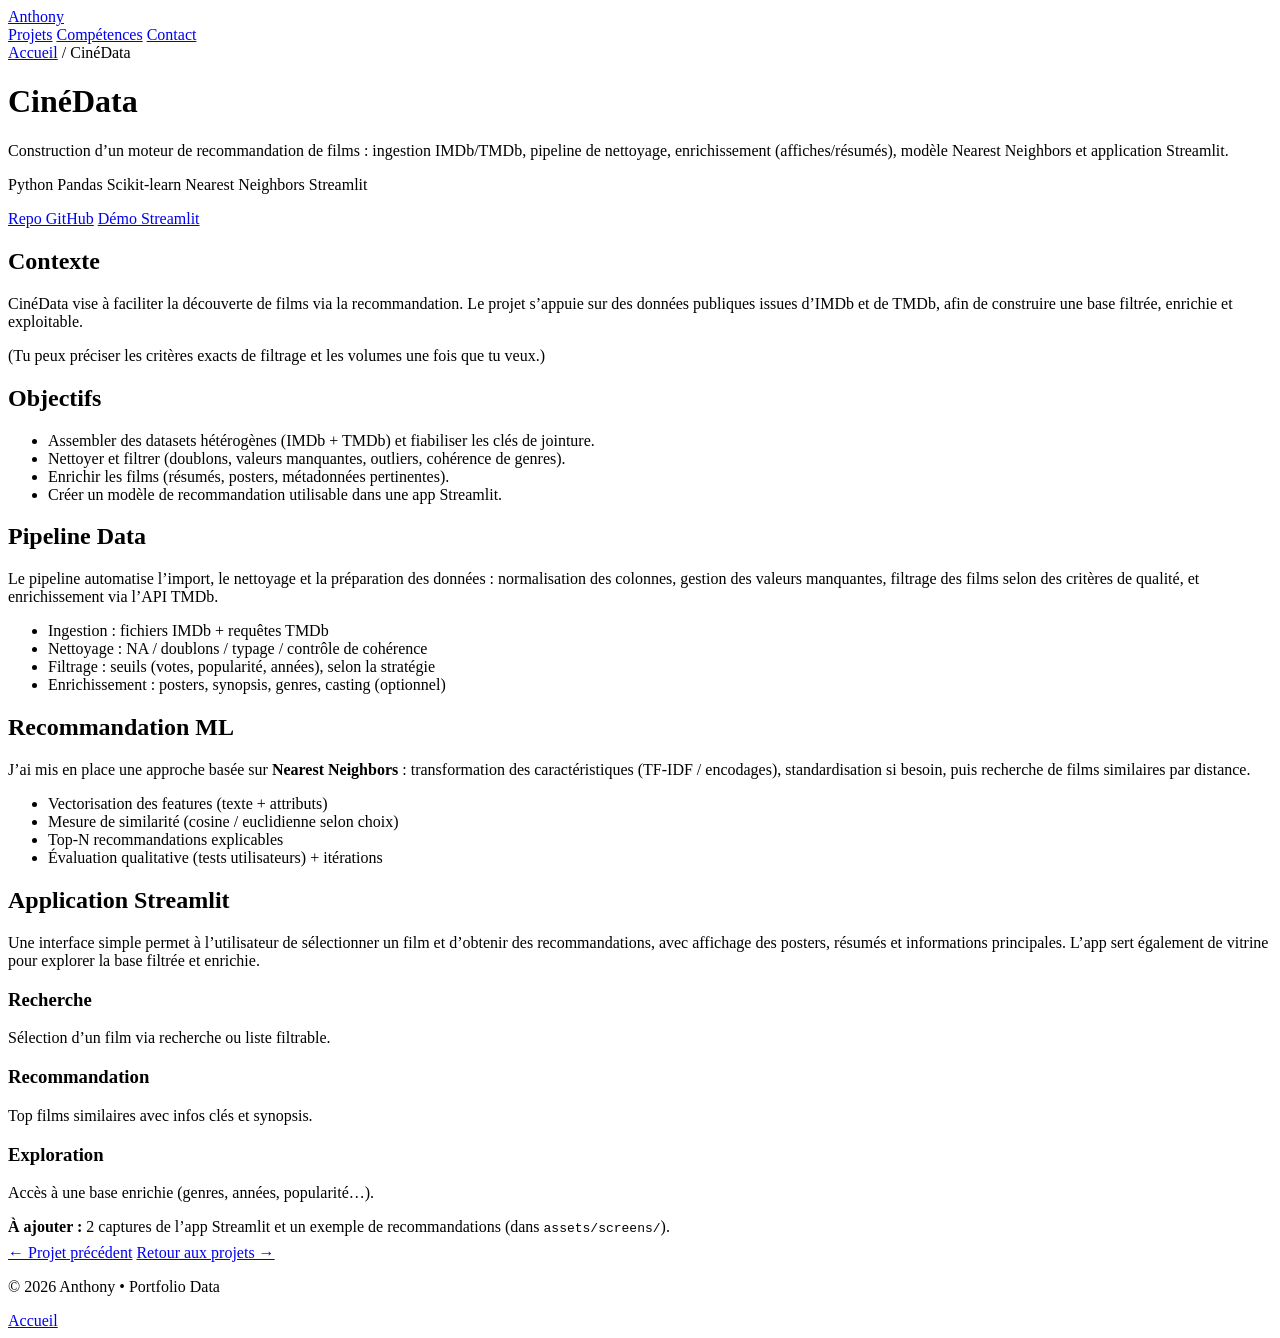
==== cinedata.html @ d3d02545 "Create cinedata.html" ====
<!doctype html>
<html lang="fr">
<head>
  <meta charset="utf-8" />
  <meta name="viewport" content="width=device-width, initial-scale=1" />
  <title>CinéData — Projet | Anthony</title>
  <meta name="description" content="Projet CinéData : pipeline IMDb/TMDb, nettoyage, enrichissement, recommandation Nearest Neighbors, app Streamlit." />
  <link rel="stylesheet" href="styles.css" />
</head>

<body>
  <header class="site-header">
    <div class="container header-inner">
      <a class="brand" href="index.html">
        <span class="brand-dot" aria-hidden="true"></span>
        <span class="brand-text">Anthony</span>
      </a>

      <nav class="nav">
        <a href="index.html#projects">Projets</a>
        <a href="index.html#skills">Compétences</a>
        <a class="btn btn-sm" href="index.html#contact">Contact</a>
      </nav>
    </div>
  </header>

  <main class="section">
    <div class="container">
      <div class="breadcrumbs">
        <a class="link" href="index.html">Accueil</a> <span class="sep">/</span> CinéData
      </div>

      <div class="project-hero">
        <div>
          <h1>CinéData</h1>
          <p class="lead">
            Construction d’un moteur de recommandation de films : ingestion IMDb/TMDb, pipeline de nettoyage,
            enrichissement (affiches/résumés), modèle Nearest Neighbors et application Streamlit.
          </p>

          <div class="chips">
            <span class="chip">Python</span>
            <span class="chip">Pandas</span>
            <span class="chip">Scikit-learn</span>
            <span class="chip">Nearest Neighbors</span>
            <span class="chip">Streamlit</span>
          </div>

          <div class="row" style="margin-top: 16px;">
            <a class="btn btn-sm" href="#" target="_blank" rel="noopener">Repo GitHub</a>
            <a class="btn btn-sm btn-ghost" href="#" target="_blank" rel="noopener">Démo Streamlit</a>
          </div>
        </div>

        <div class="project-cover placeholder" aria-label="Visuel CinéData"></div>
      </div>

      <div class="grid-2" style="margin-top: 18px;">
        <div class="card">
          <div class="card-body">
            <h2>Contexte</h2>
            <p>
              CinéData vise à faciliter la découverte de films via la recommandation. Le projet s’appuie sur des
              données publiques issues d’IMDb et de TMDb, afin de construire une base filtrée, enrichie et exploitable.
            </p>
            <p class="muted small">
              (Tu peux préciser les critères exacts de filtrage et les volumes une fois que tu veux.)
            </p>
          </div>
        </div>

        <div class="card">
          <div class="card-body">
            <h2>Objectifs</h2>
            <ul class="bullets">
              <li>Assembler des datasets hétérogènes (IMDb + TMDb) et fiabiliser les clés de jointure.</li>
              <li>Nettoyer et filtrer (doublons, valeurs manquantes, outliers, cohérence de genres).</li>
              <li>Enrichir les films (résumés, posters, métadonnées pertinentes).</li>
              <li>Créer un modèle de recommandation utilisable dans une app Streamlit.</li>
            </ul>
          </div>
        </div>
      </div>

      <section class="section" style="padding-left:0;padding-right:0;">
        <div class="grid-2">
          <div class="card">
            <div class="card-body">
              <h2>Pipeline Data</h2>
              <p>
                Le pipeline automatise l’import, le nettoyage et la préparation des données :
                normalisation des colonnes, gestion des valeurs manquantes, filtrage des films selon des critères
                de qualité, et enrichissement via l’API TMDb.
              </p>
              <ul class="bullets">
                <li>Ingestion : fichiers IMDb + requêtes TMDb</li>
                <li>Nettoyage : NA / doublons / typage / contrôle de cohérence</li>
                <li>Filtrage : seuils (votes, popularité, années), selon la stratégie</li>
                <li>Enrichissement : posters, synopsis, genres, casting (optionnel)</li>
              </ul>
            </div>
          </div>

          <div class="card">
            <div class="card-body">
              <h2>Recommandation ML</h2>
              <p>
                J’ai mis en place une approche basée sur <strong>Nearest Neighbors</strong> :
                transformation des caractéristiques (TF-IDF / encodages), standardisation si besoin,
                puis recherche de films similaires par distance.
              </p>
              <ul class="bullets">
                <li>Vectorisation des features (texte + attributs)</li>
                <li>Mesure de similarité (cosine / euclidienne selon choix)</li>
                <li>Top-N recommandations explicables</li>
                <li>Évaluation qualitative (tests utilisateurs) + itérations</li>
              </ul>
            </div>
          </div>
        </div>

        <div class="card" style="margin-top:14px;">
          <div class="card-body">
            <h2>Application Streamlit</h2>
            <p>
              Une interface simple permet à l’utilisateur de sélectionner un film et d’obtenir des recommandations,
              avec affichage des posters, résumés et informations principales. L’app sert également de vitrine
              pour explorer la base filtrée et enrichie.
            </p>

            <div class="grid-3">
              <div class="mini">
                <h3>Recherche</h3>
                <p class="muted">Sélection d’un film via recherche ou liste filtrable.</p>
              </div>
              <div class="mini">
                <h3>Recommandation</h3>
                <p class="muted">Top films similaires avec infos clés et synopsis.</p>
              </div>
              <div class="mini">
                <h3>Exploration</h3>
                <p class="muted">Accès à une base enrichie (genres, années, popularité…).</p>
              </div>
            </div>
          </div>
        </div>

        <div class="callout">
          <strong>À ajouter :</strong> 2 captures de l’app Streamlit et un exemple de recommandations (dans <code>assets/screens/</code>).
        </div>
      </section>

      <div class="row" style="margin-top: 8px;">
        <a class="btn btn-ghost" href="toys-and-models.html">← Projet précédent</a>
        <a class="btn" href="index.html#projects">Retour aux projets →</a>
      </div>
    </div>
  </main>

  <footer class="footer">
    <div class="container footer-inner">
      <p class="muted small">© <span id="year"></span> Anthony • Portfolio Data</p>
      <a class="link small" href="index.html">Accueil</a>
    </div>
  </footer>

  <script>
    document.getElementById("year").textContent = new Date().getFullYear();
  </script>
</body>
</html>
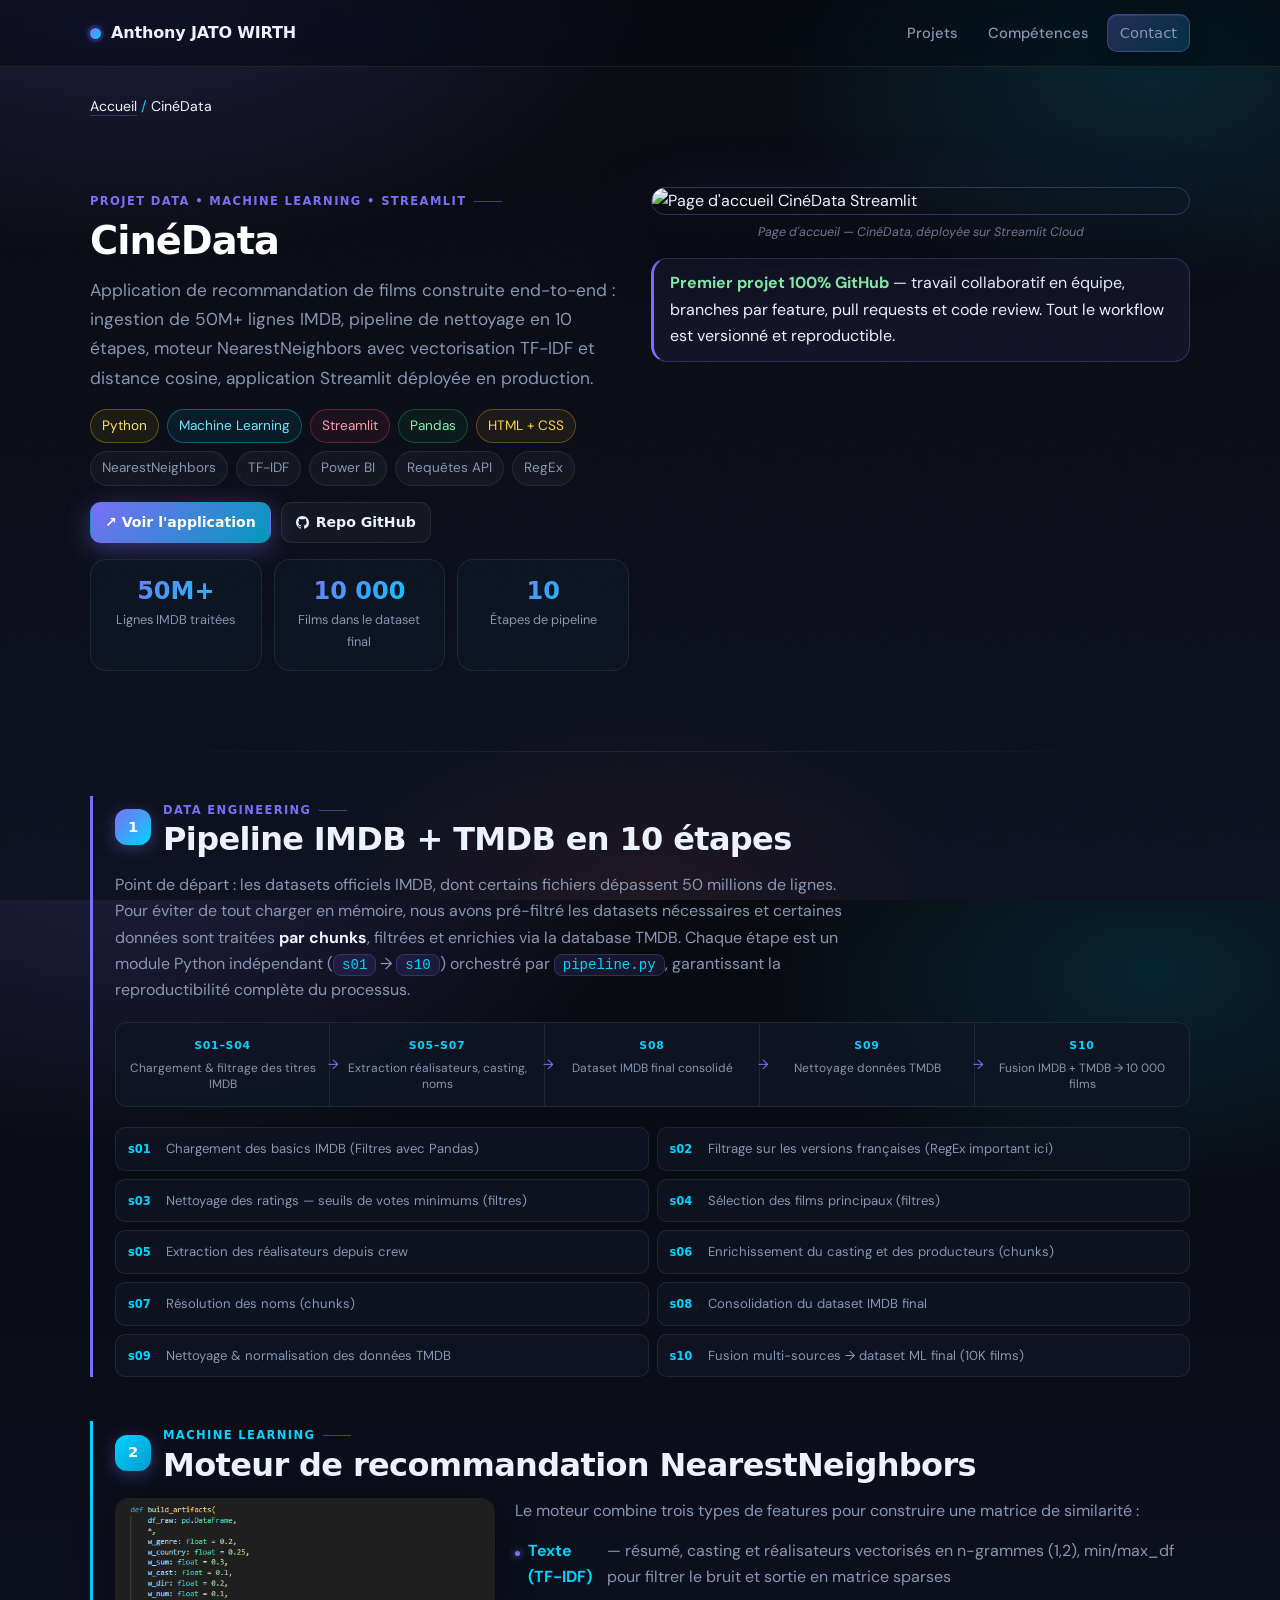
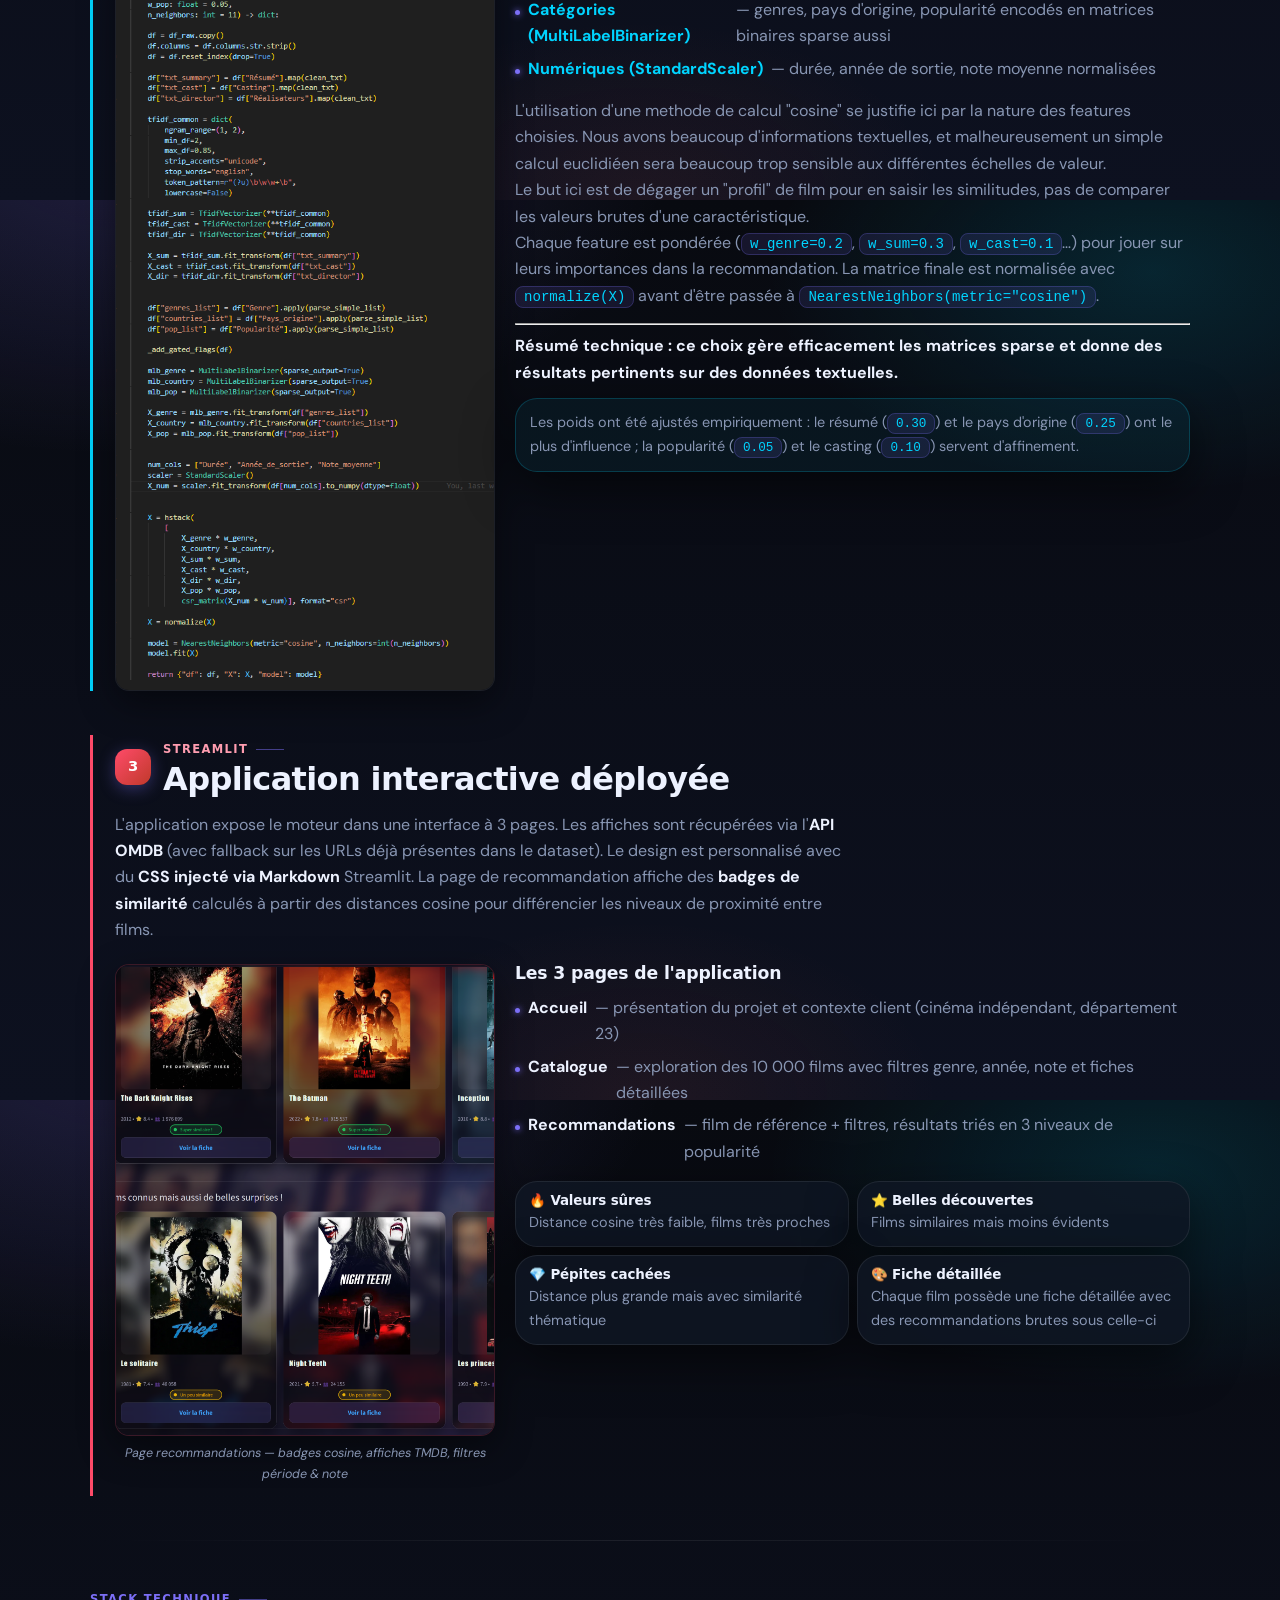
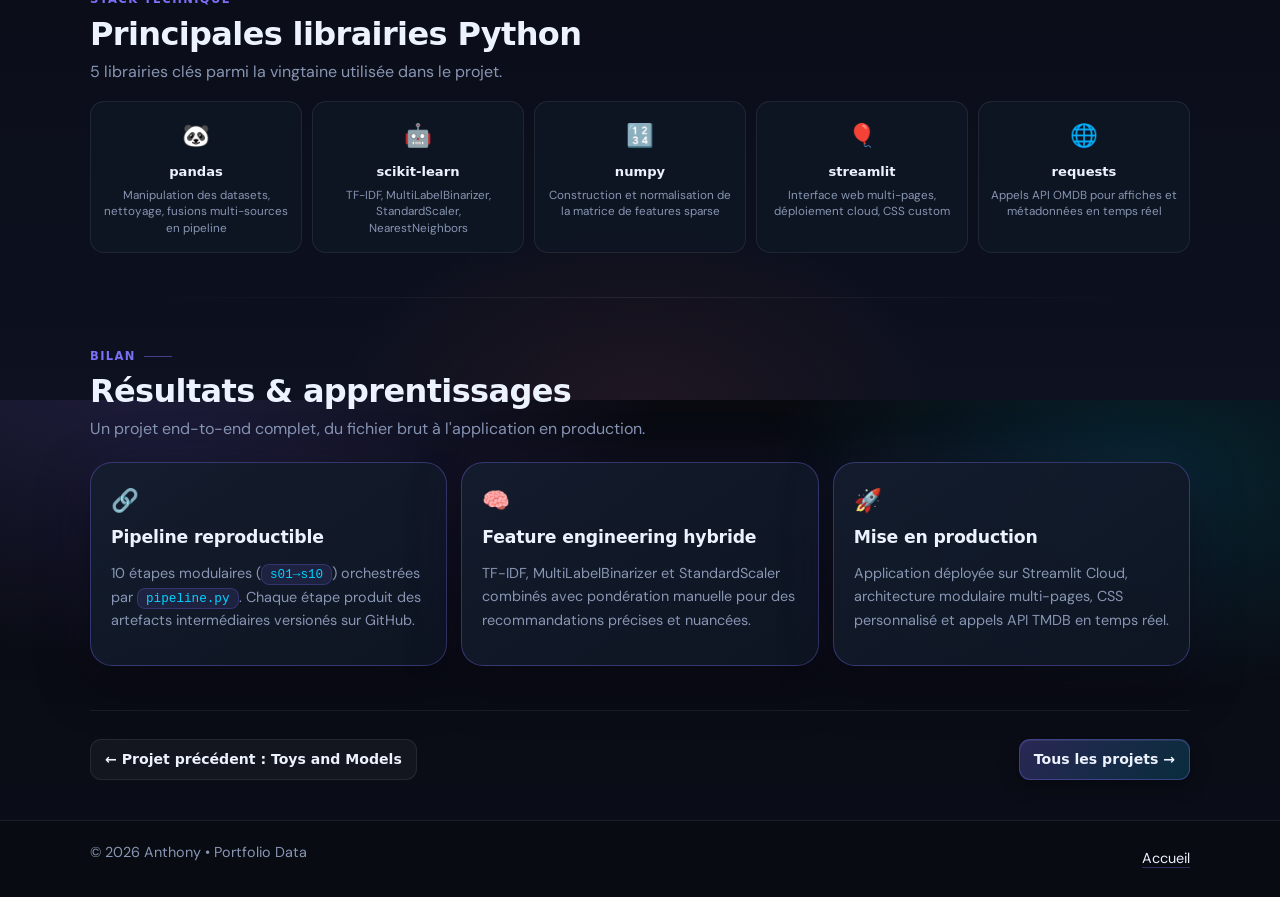
==== commit 0e695ca2: "update everything" ====
--- a/cinedata.html
+++ b/cinedata.html
@@ -4,18 +4,159 @@
   <meta charset="utf-8" />
   <meta name="viewport" content="width=device-width, initial-scale=1" />
   <title>CinéData — Projet | Anthony</title>
-  <meta name="description" content="Projet CinéData : pipeline IMDb/TMDb, nettoyage, enrichissement, recommandation Nearest Neighbors, app Streamlit." />
+  <meta name="description" content="CinéData : application Streamlit de recommandation de films, pipeline IMDB/TMDB, NearestNeighbors, TF-IDF." />
   <link rel="stylesheet" href="styles.css" />
+  <style>
+
+    .proj-hero { padding: 52px 0 36px; }
+    .proj-hero-inner {
+      display: grid; grid-template-columns: 1fr 1fr;
+      gap: 22px; align-items: start;
+    }
+    @media (max-width: 860px) { .proj-hero-inner { grid-template-columns: 1fr; } }
+
+    .cover-wrap {
+      border-radius: 20px; overflow: hidden;
+      border: 1px solid var(--border-hi);
+      box-shadow: 0 24px 60px rgba(0,0,0,.55), 0 0 60px rgba(124,111,247,.12);
+      position: relative;
+    }
+    .cover-wrap img { width: 100%; display: block; }
+    .cover-badge {
+      position: absolute; top: 14px; right: 14px;
+      background: rgba(8,10,16,.82); border: 1px solid var(--border-hi);
+      backdrop-filter: blur(8px); padding: 5px 12px; border-radius: 999px;
+      font-size: .75rem; font-weight: 700; color: var(--accent2);
+      font-family: var(--font-display); letter-spacing: .06em; text-transform: uppercase;
+    }
+
+    .step-number {
+      display: inline-flex; align-items: center; justify-content: center;
+      width: 36px; height: 36px; border-radius: 12px;
+      background: linear-gradient(135deg, var(--accent), var(--accent2));
+      color: #fff; font-weight: 800; font-size: .92rem;
+      font-family: var(--font-display); flex-shrink: 0;
+      box-shadow: 0 4px 16px rgba(124,111,247,.35);
+    }
+
+    .img-frame {
+      border-radius: 14px; overflow: hidden;
+      border: 1px solid var(--border); background: #0a0d16;
+      box-shadow: 0 12px 36px rgba(0,0,0,.45);
+      transition: transform .3s, box-shadow .3s;
+    }
+    .img-frame:hover {
+      transform: translateY(-3px);
+      box-shadow: 0 20px 50px rgba(0,0,0,.55), 0 0 30px rgba(124,111,247,.12);
+    }
+    .img-frame img { width: 100%; display: block; }
+    .img-caption {
+      font-size: .78rem; color: var(--muted);
+      text-align: center; margin-top: 7px; font-style: italic;
+    }
+
+    .phase-block {
+      border-left: 3px solid var(--accent);
+      padding-left: 22px; margin-bottom: 44px;
+    }
+    .phase-title { display: flex; align-items: center; gap: 12px; margin-bottom: 14px; }
+
+    .img-inline {
+      display: grid; grid-template-columns: 380px 1fr;
+      gap: 20px; align-items: start; margin-bottom: 16px;
+    }
+    @media (max-width: 760px) { .img-inline { grid-template-columns: 1fr; } }
+
+    /* Pipeline */
+    .pipeline {
+      display: grid; grid-template-columns: repeat(5, 1fr);
+      gap: 0; margin: 18px 0 20px;
+    }
+    @media (max-width: 760px) { .pipeline { grid-template-columns: 1fr; } }
+    .pipe-step {
+      background: rgba(15,22,36,.85);
+      border: 1px solid var(--border);
+      padding: 14px 10px; text-align: center; position: relative;
+    }
+    .pipe-step:first-child { border-radius: 12px 0 0 12px; }
+    .pipe-step:last-child  { border-radius: 0 12px 12px 0; }
+    .pipe-step + .pipe-step { border-left: none; }
+    .pipe-step:not(:last-child)::after {
+      content: '→'; position: absolute; right: -10px; top: 50%;
+      transform: translateY(-50%); color: var(--accent); font-size: .85rem; z-index: 2;
+    }
+    .pipe-label {
+      font-size: .68rem; font-weight: 700; letter-spacing: .07em;
+      text-transform: uppercase; color: var(--accent2);
+      font-family: var(--font-display); margin-bottom: 5px;
+    }
+    .pipe-desc { font-size: .75rem; color: var(--muted); line-height: 1.35; }
+
+    /* Steps list */
+    .steps-list {
+      display: grid; grid-template-columns: repeat(2, 1fr); gap: 8px; margin: 14px 0;
+    }
+    @media (max-width: 720px) { .steps-list { grid-template-columns: 1fr; } }
+    .step-item {
+      display: flex; align-items: baseline; gap: 10px;
+      background: rgba(15,22,36,.7); border: 1px solid var(--border);
+      border-radius: 10px; padding: 10px 12px; font-size: .82rem;
+    }
+    .step-num {
+      font-family: var(--font-display); font-weight: 800;
+      font-size: .72rem; color: var(--accent2); flex-shrink: 0; min-width: 28px;
+    }
+    .step-txt { color: var(--muted); }
+
+    /* Librairies */
+    .lib-grid {
+      display: grid; grid-template-columns: repeat(5, 1fr);
+      gap: 10px; margin-top: 16px;
+    }
+    @media (max-width: 860px) { .lib-grid { grid-template-columns: repeat(2, 1fr); } }
+    .lib-card {
+      background: rgba(15,22,36,.85); border: 1px solid var(--border);
+      border-radius: 14px; padding: 16px 12px; text-align: center;
+      transition: border-color .2s, transform .2s;
+    }
+    .lib-card:hover { border-color: rgba(124,111,247,.3); transform: translateY(-2px); }
+    .lib-icon { font-size: 1.4rem; margin-bottom: 6px; }
+    .lib-name { font-size: .82rem; font-weight: 700; font-family: var(--font-display); color: var(--text); margin-bottom: 4px; }
+    .lib-desc { font-size: .73rem; color: var(--muted); line-height: 1.4; }
+
+    /* KPIs */
+    .kpi-row { display: grid; grid-template-columns: repeat(3, 1fr); gap: 12px; margin-top: 14px; }
+    @media (max-width: 720px) { .kpi-row { grid-template-columns: 1fr; } }
+    .kpi-card { background: rgba(15,22,36,.85); border: 1px solid var(--border); border-radius: 16px; padding: 18px; text-align: center; }
+    .kpi-value {
+      font-size: 1.5rem; font-weight: 800; font-family: var(--font-display);
+      background: linear-gradient(135deg, var(--accent), var(--accent2));
+      -webkit-background-clip: text; -webkit-text-fill-color: transparent;
+      background-clip: text; line-height: 1.1; margin-bottom: 5px;
+    }
+    .kpi-label { font-size: .8rem; color: var(--muted); }
+
+    .tag-python { border-color: rgba(255,212,0,.3);  color: #ffe066; background: rgba(255,212,0,.07); }
+    .tag-ml     { border-color: rgba(0,212,255,.35);  color: #6ee7ff; background: rgba(0,212,255,.07); }
+    .tag-stream { border-color: rgba(255,75,105,.3);  color: #ff9db0; background: rgba(255,75,105,.07); }
+    .tag-git    { border-color: rgba(34,197,94,.3);   color: #86efac; background: rgba(34,197,94,.07); }
+    .tag-imdb   { border-color: rgba(251,191,36,.3);  color: #fcd34d; background: rgba(251,191,36,.07); }
+
+    .section-sep { height:1px; background: linear-gradient(90deg, transparent, var(--border), transparent); margin: 44px 0; }
+    .proj-nav {
+      display: flex; align-items: center; justify-content: space-between;
+      padding: 28px 0 40px; border-top: 1px solid var(--border); margin-top: 44px;
+    }
+  </style>
 </head>
-
 <body>
+
   <header class="site-header">
     <div class="container header-inner">
       <a class="brand" href="index.html">
         <span class="brand-dot" aria-hidden="true"></span>
-        <span class="brand-text">Anthony</span>
+        <span class="brand-text">Anthony JATO WIRTH</span>
       </a>
-
       <nav class="nav">
         <a href="index.html#projects">Projets</a>
         <a href="index.html#skills">Compétences</a>
@@ -24,136 +165,310 @@
     </div>
   </header>
 
-  <main class="section">
+  <main>
     <div class="container">
-      <div class="breadcrumbs">
-        <a class="link" href="index.html">Accueil</a> <span class="sep">/</span> CinéData
+
+      <div class="breadcrumbs" style="padding-top:28px;">
+        <a class="link" href="index.html">Accueil</a>
+        <span class="sep"> / </span>
+        <span style="color:var(--text);">CinéData</span>
       </div>
 
-      <div class="project-hero">
-        <div>
-          <h1>CinéData</h1>
-          <p class="lead">
-            Construction d’un moteur de recommandation de films : ingestion IMDb/TMDb, pipeline de nettoyage,
-            enrichissement (affiches/résumés), modèle Nearest Neighbors et application Streamlit.
+      <!-- HERO -->
+      <section class="proj-hero">
+        <div class="proj-hero-inner">
+          <div>
+            <div class="section-label">Projet Data • Machine Learning • Streamlit</div>
+            <h1 style="margin-bottom:14px;">CinéData</h1>
+            <p class="lead" style="margin-bottom:16px;">
+              Application de recommandation de films construite end-to-end : ingestion de 50M+ lignes IMDB,
+              pipeline de nettoyage en 10 étapes, moteur NearestNeighbors avec vectorisation TF-IDF
+              et distance cosine, application Streamlit déployée en production.
+            </p>
+
+            <div class="tags" style="margin-bottom:16px;">
+              <span class="tag tag-python">Python</span>
+              <span class="tag tag-ml">Machine Learning</span>
+              <span class="tag tag-stream">Streamlit</span>
+              <span class="tag tag-git">Pandas</span>
+              <span class="tag tag-imdb">HTML + CSS</span>
+              <span class="tag">NearestNeighbors</span>
+              <span class="tag">TF-IDF</span>
+              <span class="tag">Power BI</span>
+              <span class="tag">Requêtes API</span>
+              <span class="tag">RegEx</span>
+            </div>
+
+            <div style="display:flex;gap:10px;flex-wrap:wrap;margin-bottom:16px;">
+              <a class="btn btn-primary btn-sm" href="https://cinedata.streamlit.app/" target="_blank" rel="noopener">↗ Voir l'application</a>
+              <a class="btn btn-ghost btn-sm" href="https://github.com/anthjatowrth/cine_data" target="_blank" rel="noopener">
+                <svg width="13" height="13" viewBox="0 0 24 24" fill="currentColor"><path d="M12 0C5.37 0 0 5.37 0 12c0 5.31 3.435 9.795 8.205 11.385.6.105.825-.255.825-.57 0-.285-.015-1.23-.015-2.235-3.015.555-3.795-.735-4.035-1.41-.135-.345-.72-1.41-1.23-1.695-.42-.225-1.02-.78-.015-.795.945-.015 1.62.87 1.845 1.23 1.08 1.815 2.805 1.305 3.495.99.105-.78.42-1.305.765-1.605-2.67-.3-5.46-1.335-5.46-5.925 0-1.305.465-2.385 1.23-3.225-.12-.3-.54-1.53.12-3.18 0 0 1.005-.315 3.3 1.23.96-.27 1.98-.405 3-.405s2.04.135 3 .405c2.295-1.56 3.3-1.23 3.3-1.23.66 1.65.24 2.88.12 3.18.765.84 1.23 1.905 1.23 3.225 0 4.605-2.805 5.625-5.475 5.925.435.375.81 1.095.81 2.22 0 1.605-.015 2.895-.015 3.3 0 .315.225.69.825.57A12.02 12.02 0 0 0 24 12c0-6.63-5.37-12-12-12z"/></svg>
+                Repo GitHub
+              </a>
+            </div>
+
+            <div class="kpi-row">
+              <div class="kpi-card">
+                <div class="kpi-value">50M+</div>
+                <div class="kpi-label">Lignes IMDB traitées</div>
+              </div>
+              <div class="kpi-card">
+                <div class="kpi-value">10 000</div>
+                <div class="kpi-label">Films dans le dataset final</div>
+              </div>
+              <div class="kpi-card">
+                <div class="kpi-value">10</div>
+                <div class="kpi-label">Étapes de pipeline</div>
+              </div>
+            </div>
+          </div>
+
+          <div>
+            <div class="cover-wrap">
+              <img src="assets/cinedata.png" alt="Page d'accueil CinéData Streamlit" />
+            </div>
+            <p class="img-caption">Page d'accueil — CinéData, déployée sur Streamlit Cloud</p>
+            <div class="callout" style="padding:11px 16px;margin-bottom:14px;">
+              <strong style="color:#86efac;">Premier projet 100% GitHub</strong> — travail collaboratif en équipe,
+              branches par feature, pull requests et code review. Tout le workflow est versionné et reproductible.
+            </div>
+          </div>
+        </div>
+      </section>
+
+      <div class="section-sep"></div>
+
+      <section>
+
+        <!-- PHASE 1 — PIPELINE -->
+        <div class="phase-block">
+          <div class="phase-title">
+            <span class="step-number">1</span>
+            <div>
+              <div class="section-label" style="margin-bottom:2px;">Data Engineering</div>
+              <h2 style="margin:0;">Pipeline IMDB + TMDB en 10 étapes</h2>
+            </div>
+          </div>
+
+          <p class="muted" style="max-width:68ch;margin-bottom:18px;">
+            Point de départ : les datasets officiels IMDB, dont certains fichiers dépassent 50 millions de lignes.
+            Pour éviter de tout charger en mémoire, nous avons pré-filtré les datasets nécessaires et certaines données sont traitées <strong style="color:var(--text);">par chunks</strong>,
+            filtrées et enrichies via la database TMDB. Chaque étape est un module Python indépendant
+            (<code>s01</code> → <code>s10</code>) orchestré par <code>pipeline.py</code>,
+            garantissant la reproductibilité complète du processus.
           </p>
 
-          <div class="chips">
-            <span class="chip">Python</span>
-            <span class="chip">Pandas</span>
-            <span class="chip">Scikit-learn</span>
-            <span class="chip">Nearest Neighbors</span>
-            <span class="chip">Streamlit</span>
-          </div>
-
-          <div class="row" style="margin-top: 16px;">
-            <a class="btn btn-sm" href="#" target="_blank" rel="noopener">Repo GitHub</a>
-            <a class="btn btn-sm btn-ghost" href="#" target="_blank" rel="noopener">Démo Streamlit</a>
-          </div>
-        </div>
-
-        <div class="project-cover placeholder" aria-label="Visuel CinéData"></div>
+          <div class="pipeline">
+            <div class="pipe-step">
+              <div class="pipe-label">s01–s04</div>
+              <div class="pipe-desc">Chargement & filtrage des titres IMDB</div>
+            </div>
+            <div class="pipe-step">
+              <div class="pipe-label">s05–s07</div>
+              <div class="pipe-desc">Extraction réalisateurs, casting, noms</div>
+            </div>
+            <div class="pipe-step">
+              <div class="pipe-label">s08</div>
+              <div class="pipe-desc">Dataset IMDB final consolidé</div>
+            </div>
+            <div class="pipe-step">
+              <div class="pipe-label">s09</div>
+              <div class="pipe-desc">Nettoyage données TMDB</div>
+            </div>
+            <div class="pipe-step">
+              <div class="pipe-label">s10</div>
+              <div class="pipe-desc">Fusion IMDB + TMDB → 10 000 films</div>
+            </div>
+          </div>
+
+          <div class="steps-list">
+            <div class="step-item"><span class="step-num">s01</span><span class="step-txt">Chargement des basics IMDB (Filtres avec Pandas)</span></div>
+            <div class="step-item"><span class="step-num">s02</span><span class="step-txt">Filtrage sur les versions françaises (RegEx important ici) </span></div>
+            <div class="step-item"><span class="step-num">s03</span><span class="step-txt">Nettoyage des ratings — seuils de votes minimums (filtres)</span></div>
+            <div class="step-item"><span class="step-num">s04</span><span class="step-txt">Sélection des films principaux (filtres)</span></div>
+            <div class="step-item"><span class="step-num">s05</span><span class="step-txt">Extraction des réalisateurs depuis crew</span></div>
+            <div class="step-item"><span class="step-num">s06</span><span class="step-txt">Enrichissement du casting et des producteurs (chunks)</span></div>
+            <div class="step-item"><span class="step-num">s07</span><span class="step-txt">Résolution des noms (chunks)</span></div>
+            <div class="step-item"><span class="step-num">s08</span><span class="step-txt">Consolidation du dataset IMDB final</span></div>
+            <div class="step-item"><span class="step-num">s09</span><span class="step-txt">Nettoyage & normalisation des données TMDB</span></div>
+            <div class="step-item"><span class="step-num">s10</span><span class="step-txt">Fusion multi-sources → dataset ML final (10K films)</span></div>
+          </div>
+        </div>
+
+        <!-- PHASE 2 — ML -->
+        <div class="phase-block" style="border-left-color:var(--accent2);">
+          <div class="phase-title">
+            <span class="step-number" style="background:linear-gradient(135deg,var(--accent2),#0099cc);">2</span>
+            <div>
+              <div class="section-label" style="margin-bottom:2px;color:var(--accent2);">Machine Learning</div>
+              <h2 style="margin:0;">Moteur de recommandation NearestNeighbors</h2>
+            </div>
+          </div>
+
+          <div class="img-inline">
+            <div>
+              <div class="img-frame">
+                <img src="assets/enngine.png" alt="Code build_artifacts — moteur de recommandation" />
+              </div>
+            </div>
+            <div>
+              <p class="muted" style="margin-bottom:14px;">Le moteur combine trois types de features pour construire une matrice de similarité :</p>
+              <ul class="bullets" style="margin-bottom:16px;">
+                <li><strong style="color:var(--accent2);">Texte (TF-IDF)</strong> — résumé, casting et réalisateurs vectorisés en n-grammes (1,2), min/max_df pour filtrer le bruit et sortie en matrice sparses</li>
+                <li><strong style="color:var(--accent2);">Catégories (MultiLabelBinarizer)</strong> — genres, pays d'origine, popularité encodés en matrices binaires sparse aussi</li>
+                <li><strong style="color:var(--accent2);">Numériques (StandardScaler)</strong> — durée, année de sortie, note moyenne normalisées</li>
+              </ul>
+              <p class="muted" style="margin-bottom:14px;">
+                L'utilisation d'une methode de calcul "cosine" se justifie ici par la nature des features choisies. Nous avons beaucoup d'informations textuelles, et malheureusement un simple calcul euclidiéen sera beaucoup trop sensible aux différentes échelles de valeur.<br>
+                Le but ici est de dégager un "profil" de film pour en saisir les similitudes, pas de comparer les valeurs brutes d'une caractéristique.<br>
+                Chaque feature est pondérée (<code>w_genre=0.2</code>, <code>w_sum=0.3</code>, <code>w_cast=0.1</code>…) pour jouer sur leurs importances dans la recommandation.
+                La matrice finale est normalisée avec <code>normalize(X)</code> avant d'être passée à
+                <code>NearestNeighbors(metric="cosine")</code>. <br>
+                <hr>
+                <b>Résumé technique : ce choix gère efficacement les matrices sparse
+                et donne des résultats pertinents sur des données textuelles.</b>
+              </p>
+              <div class="card" style="background:rgba(0,212,255,.05);border-color:rgba(0,212,255,.2);">
+                <div class="card-body" style="padding:12px 14px;">
+                  <p class="small" style="margin:0;color:var(--muted);">
+                    Les poids ont été ajustés empiriquement : le résumé (<code>0.30</code>) et le pays d'origine (<code>0.25</code>)
+                    ont le plus d'influence ; la popularité (<code>0.05</code>) et le casting (<code>0.10</code>) servent d'affinement.
+                  </p>
+                </div>
+              </div>
+            </div>
+          </div>
+        </div>
+
+        <!-- PHASE 3 — STREAMLIT -->
+        <div class="phase-block" style="border-left-color:#ff4b69;">
+          <div class="phase-title">
+            <span class="step-number" style="background:linear-gradient(135deg,#ff4b69,#c0392b);">3</span>
+            <div>
+              <div class="section-label" style="margin-bottom:2px;color:#ff9db0;">Streamlit</div>
+              <h2 style="margin:0;">Application interactive déployée</h2>
+            </div>
+          </div>
+
+          <p class="muted" style="max-width:68ch;margin-bottom:20px;">
+            L'application expose le moteur dans une interface à 3 pages. Les affiches sont récupérées via
+            l'<strong style="color:var(--text);">API OMDB</strong> (avec fallback sur les URLs déjà présentes dans le dataset).
+            Le design est personnalisé avec du <strong style="color:var(--text);">CSS injecté via Markdown</strong> Streamlit.
+            La page de recommandation affiche des <strong style="color:var(--text);">badges de similarité</strong>
+            calculés à partir des distances cosine pour différencier les niveaux de proximité entre films.
+          </p>
+
+          <div class="img-inline">
+            <div>
+              <div class="img-frame" style="border-color:rgba(255,75,105,.2);">
+                <img src="assets/reco.png" alt="Page recommandations CinéData" />
+              </div>
+              <p class="img-caption">Page recommandations — badges cosine, affiches TMDB, filtres période & note</p>
+            </div>
+            <div>
+              <h3 style="margin-bottom:12px;">Les 3 pages de l'application</h3>
+              <ul class="bullets" style="margin-bottom:16px;">
+                <li><strong style="color:var(--text);">Accueil</strong> — présentation du projet et contexte client (cinéma indépendant, département 23)</li>
+                <li><strong style="color:var(--text);">Catalogue</strong> — exploration des 10 000 films avec filtres genre, année, note et fiches détaillées</li>
+                <li><strong style="color:var(--text);">Recommandations</strong> — film de référence + filtres, résultats triés en 3 niveaux de popularité</li>
+              </ul>
+              <div class="grid-2" style="gap:8px;">
+                <div class="card"><div class="card-body" style="padding:11px 13px;">
+                  <h3 style="font-size:.84rem;margin-bottom:3px;">🔥 Valeurs sûres</h3>
+                  <p class="muted small" style="margin:0;">Distance cosine très faible, films très proches</p>
+                </div></div>
+                <div class="card"><div class="card-body" style="padding:11px 13px;">
+                  <h3 style="font-size:.84rem;margin-bottom:3px;">⭐ Belles découvertes</h3>
+                  <p class="muted small" style="margin:0;">Films similaires mais moins évidents</p>
+                </div></div>
+                <div class="card"><div class="card-body" style="padding:11px 13px;">
+                  <h3 style="font-size:.84rem;margin-bottom:3px;">💎 Pépites cachées</h3>
+                  <p class="muted small" style="margin:0;">Distance plus grande mais avec similarité thématique</p>
+                </div></div>
+                <div class="card"><div class="card-body" style="padding:11px 13px;">
+                  <h3 style="font-size:.84rem;margin-bottom:3px;">🎨 Fiche détaillée</h3>
+                  <p class="muted small" style="margin:0;">Chaque film possède une fiche détaillée avec des recommandations brutes sous celle-ci</p>
+                </div></div>
+              </div>
+            </div>
+          </div>
+        </div>
+
+        <!-- LIBRAIRIES -->
+        <div class="section-sep"></div>
+
+        <div style="margin-bottom:44px;">
+          <div class="section-label">Stack technique</div>
+          <h2 style="margin-bottom:6px;">Principales librairies Python</h2>
+          <p class="muted" style="margin-bottom:4px;">5 librairies clés parmi la vingtaine utilisée dans le projet.</p>
+          <div class="lib-grid">
+            <div class="lib-card">
+              <div class="lib-icon">🐼</div>
+              <div class="lib-name">pandas</div>
+              <div class="lib-desc">Manipulation des datasets, nettoyage, fusions multi-sources en pipeline</div>
+            </div>
+            <div class="lib-card">
+              <div class="lib-icon">🤖</div>
+              <div class="lib-name">scikit-learn</div>
+              <div class="lib-desc">TF-IDF, MultiLabelBinarizer, StandardScaler, NearestNeighbors</div>
+            </div>
+            <div class="lib-card">
+              <div class="lib-icon">🔢</div>
+              <div class="lib-name">numpy</div>
+              <div class="lib-desc">Construction et normalisation de la matrice de features sparse</div>
+            </div>
+            <div class="lib-card">
+              <div class="lib-icon">🎈</div>
+              <div class="lib-name">streamlit</div>
+              <div class="lib-desc">Interface web multi-pages, déploiement cloud, CSS custom</div>
+            </div>
+            <div class="lib-card">
+              <div class="lib-icon">🌐</div>
+              <div class="lib-name">requests</div>
+              <div class="lib-desc">Appels API OMDB pour affiches et métadonnées en temps réel</div>
+            </div>
+          </div>
+        </div>
+
+        <!-- RÉSULTATS -->
+        <div class="section-sep"></div>
+
+        <div style="margin-bottom:44px;">
+          <div class="section-label">Bilan</div>
+          <h2 style="margin-bottom:6px;">Résultats & apprentissages</h2>
+          <p class="muted" style="margin-bottom:20px;">Un projet end-to-end complet, du fichier brut à l'application en production.</p>
+          <div class="grid-3">
+            <div class="card card-hi">
+              <div class="card-body">
+                <div style="font-size:1.4rem;margin-bottom:8px;">🔗</div>
+                <h3>Pipeline reproductible</h3>
+                <p class="muted small">10 étapes modulaires (<code>s01→s10</code>) orchestrées par <code>pipeline.py</code>. Chaque étape produit des artefacts intermédiaires versionés sur GitHub.</p>
+              </div>
+            </div>
+            <div class="card card-hi">
+              <div class="card-body">
+                <div style="font-size:1.4rem;margin-bottom:8px;">🧠</div>
+                <h3>Feature engineering hybride</h3>
+                <p class="muted small">TF-IDF, MultiLabelBinarizer et StandardScaler combinés avec pondération manuelle pour des recommandations précises et nuancées.</p>
+              </div>
+            </div>
+            <div class="card card-hi">
+              <div class="card-body">
+                <div style="font-size:1.4rem;margin-bottom:8px;">🚀</div>
+                <h3>Mise en production</h3>
+                <p class="muted small">Application déployée sur Streamlit Cloud, architecture modulaire multi-pages, CSS personnalisé et appels API TMDB en temps réel.</p>
+              </div>
+            </div>
+          </div>
+        </div>
+
+      </section>
+
+      <div class="proj-nav">
+        <a class="btn btn-ghost btn-sm" href="toys-and-models.html">← Projet précédent : Toys and Models</a>
+        <a class="btn btn-sm" href="index.html#projects">Tous les projets →</a>
       </div>
 
-      <div class="grid-2" style="margin-top: 18px;">
-        <div class="card">
-          <div class="card-body">
-            <h2>Contexte</h2>
-            <p>
-              CinéData vise à faciliter la découverte de films via la recommandation. Le projet s’appuie sur des
-              données publiques issues d’IMDb et de TMDb, afin de construire une base filtrée, enrichie et exploitable.
-            </p>
-            <p class="muted small">
-              (Tu peux préciser les critères exacts de filtrage et les volumes une fois que tu veux.)
-            </p>
-          </div>
-        </div>
-
-        <div class="card">
-          <div class="card-body">
-            <h2>Objectifs</h2>
-            <ul class="bullets">
-              <li>Assembler des datasets hétérogènes (IMDb + TMDb) et fiabiliser les clés de jointure.</li>
-              <li>Nettoyer et filtrer (doublons, valeurs manquantes, outliers, cohérence de genres).</li>
-              <li>Enrichir les films (résumés, posters, métadonnées pertinentes).</li>
-              <li>Créer un modèle de recommandation utilisable dans une app Streamlit.</li>
-            </ul>
-          </div>
-        </div>
-      </div>
-
-      <section class="section" style="padding-left:0;padding-right:0;">
-        <div class="grid-2">
-          <div class="card">
-            <div class="card-body">
-              <h2>Pipeline Data</h2>
-              <p>
-                Le pipeline automatise l’import, le nettoyage et la préparation des données :
-                normalisation des colonnes, gestion des valeurs manquantes, filtrage des films selon des critères
-                de qualité, et enrichissement via l’API TMDb.
-              </p>
-              <ul class="bullets">
-                <li>Ingestion : fichiers IMDb + requêtes TMDb</li>
-                <li>Nettoyage : NA / doublons / typage / contrôle de cohérence</li>
-                <li>Filtrage : seuils (votes, popularité, années), selon la stratégie</li>
-                <li>Enrichissement : posters, synopsis, genres, casting (optionnel)</li>
-              </ul>
-            </div>
-          </div>
-
-          <div class="card">
-            <div class="card-body">
-              <h2>Recommandation ML</h2>
-              <p>
-                J’ai mis en place une approche basée sur <strong>Nearest Neighbors</strong> :
-                transformation des caractéristiques (TF-IDF / encodages), standardisation si besoin,
-                puis recherche de films similaires par distance.
-              </p>
-              <ul class="bullets">
-                <li>Vectorisation des features (texte + attributs)</li>
-                <li>Mesure de similarité (cosine / euclidienne selon choix)</li>
-                <li>Top-N recommandations explicables</li>
-                <li>Évaluation qualitative (tests utilisateurs) + itérations</li>
-              </ul>
-            </div>
-          </div>
-        </div>
-
-        <div class="card" style="margin-top:14px;">
-          <div class="card-body">
-            <h2>Application Streamlit</h2>
-            <p>
-              Une interface simple permet à l’utilisateur de sélectionner un film et d’obtenir des recommandations,
-              avec affichage des posters, résumés et informations principales. L’app sert également de vitrine
-              pour explorer la base filtrée et enrichie.
-            </p>
-
-            <div class="grid-3">
-              <div class="mini">
-                <h3>Recherche</h3>
-                <p class="muted">Sélection d’un film via recherche ou liste filtrable.</p>
-              </div>
-              <div class="mini">
-                <h3>Recommandation</h3>
-                <p class="muted">Top films similaires avec infos clés et synopsis.</p>
-              </div>
-              <div class="mini">
-                <h3>Exploration</h3>
-                <p class="muted">Accès à une base enrichie (genres, années, popularité…).</p>
-              </div>
-            </div>
-          </div>
-        </div>
-
-        <div class="callout">
-          <strong>À ajouter :</strong> 2 captures de l’app Streamlit et un exemple de recommandations (dans <code>assets/screens/</code>).
-        </div>
-      </section>
-
-      <div class="row" style="margin-top: 8px;">
-        <a class="btn btn-ghost" href="toys-and-models.html">← Projet précédent</a>
-        <a class="btn" href="index.html#projects">Retour aux projets →</a>
-      </div>
     </div>
   </main>
 
@@ -164,8 +479,6 @@
     </div>
   </footer>
 
-  <script>
-    document.getElementById("year").textContent = new Date().getFullYear();
-  </script>
+  <script>document.getElementById("year").textContent = new Date().getFullYear();</script>
 </body>
 </html>
--- a/styles.css
+++ b/styles.css
@@ -0,0 +1,653 @@
+/* ========== Fonts ========== */
+/* Clash Display via CDN */
+@import url('https://api.fontshare.com/v2/css?f[]=clash-display@400,500,600,700&display=swap');
+/* DM Sans via Google Fonts */
+@import url('https://fonts.googleapis.com/css2?family=DM+Sans:ital,opsz,wght@0,9..40,300;0,9..40,400;0,9..40,500;1,9..40,300&display=swap');
+
+/* ========== Base ========== */
+:root{
+  --bg: #080a10;
+  --bg2: #0d1120;
+  --card: #0f1624;
+  --card-hi: #141d2e;       /* cartes "importantes" légèrement plus claires */
+  --text: #edf2ff;
+  --muted: #8896b3;
+  --accent: #7c6ff7;        /* violet vif */
+  --accent2: #00d4ff;       /* cyan vif */
+  --accent3: #f0522e;       /* orange/rouge pour accentuation rare */
+  --border: rgba(255,255,255,.08);
+  --border-hi: rgba(124,111,247,.35);   /* bordure accentuée */
+  --shadow: 0 16px 48px rgba(0,0,0,.55);
+  --shadow-accent: 0 0 40px rgba(124,111,247,.18);
+  --radius: 16px;
+  --radius2: 22px;
+  --max: 1100px;
+  --font-display: 'Clash Display', system-ui, sans-serif;
+  --font-body: 'DM Sans', system-ui, sans-serif;
+}
+
+*{ box-sizing:border-box; }
+html, body{ height:100%; }
+
+body{
+  margin:0;
+  font-family: var(--font-body);
+  background:
+    radial-gradient(ellipse 900px 500px at 10% -5%,  rgba(124,111,247,.20), transparent 60%),
+    radial-gradient(ellipse 700px 400px at 90% 8%,   rgba(0,212,255,.13),   transparent 55%),
+    radial-gradient(ellipse 500px 300px at 50% 100%, rgba(240,82,46,.08),    transparent 60%),
+    linear-gradient(180deg, var(--bg) 0%, var(--bg2) 100%);
+  color: var(--text);
+  line-height: 1.65;
+}
+
+/* grain subtil */
+body::before{
+  content:'';
+  position:fixed;
+  inset:0;
+  pointer-events:none;
+  z-index:0;
+  opacity:.025;
+  background-image: url("data:image/svg+xml,%3Csvg viewBox='0 0 256 256' xmlns='http://www.w3.org/2000/svg'%3E%3Cfilter id='n'%3E%3CfeTurbulence type='fractalNoise' baseFrequency='0.9' numOctaves='4' stitchTiles='stitch'/%3E%3C/filter%3E%3Crect width='100%25' height='100%25' filter='url(%23n)'/%3E%3C/svg%3E");
+  background-size: 200px 200px;
+}
+
+a{ color:inherit; text-decoration:none; }
+p{ margin:0 0 12px; }
+h1,h2,h3{ line-height:1.12; margin:0 0 14px; font-family: var(--font-display); }
+
+/* Hiérarchie typographique marquée */
+h1{
+  font-size: clamp(1.9rem, 3vw, 2.8rem);
+  font-weight: 700;
+  letter-spacing: -.025em;
+  /* Dégradé de texte sur le h1 */
+  background: linear-gradient(135deg, #ffffff 40%, rgba(124,111,247,.85) 100%);
+  -webkit-background-clip: text;
+  -webkit-text-fill-color: transparent;
+  background-clip: text;
+}
+h2{
+  font-size: clamp(1.5rem, 2.5vw, 2.2rem);
+  font-weight: 700;
+  letter-spacing: -.02em;
+}
+h3{
+  font-size: 1.08rem;
+  font-weight: 700;
+  letter-spacing: -.01em;
+  font-family: var(--font-display);
+}
+
+code{
+  background: rgba(124,111,247,.12);
+  border: 1px solid rgba(124,111,247,.25);
+  padding: 2px 8px;
+  border-radius: 8px;
+  font-family: ui-monospace, SFMono-Regular, Menlo, Monaco, Consolas, monospace;
+  font-size: .88em;
+  color: var(--accent2);
+}
+
+/* ========== Layout ========== */
+.container{
+  width: min(100% - 32px, var(--max));
+  margin-inline: auto;
+  position: relative;
+  z-index: 1;
+}
+
+.section{ padding: 72px 0; }
+.section.alt{
+  background:
+    linear-gradient(180deg, rgba(255,255,255,.025) 0%, rgba(255,255,255,.012) 100%);
+  border-top:  1px solid var(--border);
+  border-bottom: 1px solid var(--border);
+  position: relative;
+}
+
+/* ligne décorative gauche sur section alt */
+.section.alt::before{
+  content:'';
+  position:absolute;
+  top:0; left:0; bottom:0;
+  width:3px;
+  background: linear-gradient(180deg, transparent, var(--accent), transparent);
+  opacity:.5;
+}
+
+.section-title{ margin-bottom: 22px; }
+.muted{ color: var(--muted); }
+.small{ font-size: .9rem; }
+
+/* ========== Header ========== */
+.site-header{
+  position: sticky;
+  top: 0;
+  z-index: 50;
+  backdrop-filter: blur(14px) saturate(160%);
+  -webkit-backdrop-filter: blur(14px) saturate(160%);
+  background: rgba(8,10,16,.60);
+  border-bottom: 1px solid var(--border);
+}
+.header-inner{
+  display: flex;
+  align-items: center;
+  justify-content: space-between;
+  padding: 14px 0;
+  gap: 14px;
+}
+
+.brand{
+  display: flex;
+  align-items: center;
+  gap: 10px;
+  font-weight: 700;
+  font-family: var(--font-display);
+  letter-spacing: -.01em;
+  font-size: 1rem;
+}
+/* Dot animé */
+.brand-dot{
+  width:11px; height:11px; border-radius:999px;
+  background: linear-gradient(135deg, var(--accent), var(--accent2));
+  box-shadow: 0 0 0 3px rgba(124,111,247,.18), 0 0 12px rgba(124,111,247,.4);
+  animation: pulse-dot 2.4s ease-in-out infinite;
+}
+@keyframes pulse-dot{
+  0%,100%{ box-shadow: 0 0 0 3px rgba(124,111,247,.18), 0 0 12px rgba(124,111,247,.4); }
+  50%{     box-shadow: 0 0 0 5px rgba(124,111,247,.08), 0 0 22px rgba(0,212,255,.5); }
+}
+
+.nav{
+  display: flex;
+  align-items: center;
+  gap: 6px;
+}
+.nav a{
+  color: var(--muted);
+  font-weight: 500;
+  font-size: .92rem;
+  padding: 6px 12px;
+  border-radius: 10px;
+  transition: color .2s, background .2s;
+}
+.nav a:hover{
+  color: var(--text);
+  background: rgba(255,255,255,.06);
+}
+
+@media (max-width: 720px){
+  .nav{ gap: 4px; flex-wrap:wrap; justify-content:flex-end; }
+  .nav a{ font-size:.88rem; }
+}
+
+/* ========== Hero ========== */
+.hero{ padding: 80px 0 24px; }
+.hero-grid{
+  display: grid;
+  grid-template-columns: 1.35fr .65fr;
+  gap: 20px;
+  align-items: start;
+}
+
+.hero-grid > :last-child img {
+  width: 100%;
+  height: 200px;
+  object-fit: cover;
+  object-position: center top;
+  display: block;
+}
+
+.kicker{
+  display: inline-flex;
+  align-items: center;
+  gap: 8px;
+  color: var(--accent2);
+  font-weight: 700;
+  letter-spacing: .10em;
+  text-transform: uppercase;
+  font-size: .75rem;
+  margin-bottom: 14px;
+  font-family: var(--font-display);
+}
+/* Petit trait avant le kicker */
+.kicker::before{
+  content:'';
+  display:inline-block;
+  width:20px; height:2px;
+  background: var(--accent2);
+  border-radius:2px;
+}
+
+.lead{
+  color: var(--muted);
+  font-size: 1.08rem;
+  max-width: 55ch;
+  line-height: 1.7;
+}
+.hero-actions{
+  display: flex;
+  gap: 10px;
+  margin: 22px 0 14px;
+  flex-wrap: wrap;
+}
+
+.chips{
+  display: flex;
+  flex-wrap: wrap;
+  gap: 8px;
+  margin-top: 16px;
+}
+.chip{
+  border: 1px solid var(--border);
+  background: rgba(255,255,255,.035);
+  padding: 6px 12px;
+  border-radius: 999px;
+  font-size: .85rem;
+  color: var(--muted);
+  transition: border-color .2s, color .2s, background .2s;
+}
+.chip:hover{
+  border-color: rgba(124,111,247,.4);
+  color: var(--text);
+  background: rgba(124,111,247,.08);
+}
+
+.links-row{
+  margin-top: 16px;
+  display: flex;
+  align-items: center;
+  gap: 20px;
+  flex-wrap: wrap;
+}
+.sep{ color: rgba(255,255,255,.2); }
+
+/* ========== Cards / UI ========== */
+.card{
+  background: rgba(15,22,36,.82);
+  border: 1px solid var(--border);
+  border-radius: var(--radius2);
+  box-shadow: var(--shadow);
+  transition: border-color .25s, box-shadow .25s, transform .25s;
+}
+.card:hover{
+  border-color: rgba(124,111,247,.22);
+  box-shadow: var(--shadow), var(--shadow-accent);
+  transform: translateY(-3px);
+}
+
+/* Carte "mise en avant" — plus lumineuse */
+.card-hi{
+  background: linear-gradient(145deg, rgba(20,29,46,.95), rgba(15,22,36,.9));
+  border-color: var(--border-hi);
+  box-shadow: var(--shadow), 0 0 60px rgba(124,111,247,.10);
+}
+.card-hi:hover{
+  border-color: rgba(124,111,247,.5);
+  box-shadow: var(--shadow), 0 0 80px rgba(124,111,247,.22);
+}
+
+.card-body{ padding: 20px; }
+.card-title{
+  font-size: 1.1rem;
+  font-family: var(--font-display);
+  font-weight: 700;
+}
+
+.divider{
+  height: 1px;
+  background: var(--border);
+  margin: 18px 0;
+}
+.avatar{
+  width: 48px; height: 48px;
+  border-radius: 16px;
+  display: grid; place-items: center;
+  font-weight: 800;
+  font-family: var(--font-display);
+  background: rgba(124,111,247,.10);
+  border: 1px solid rgba(124,111,247,.25);
+  color: var(--accent);
+}
+
+/* ========== Buttons ========== */
+.btn{
+  display: inline-flex;
+  align-items: center;
+  justify-content: center;
+  gap: 7px;
+  padding: 11px 18px;
+  border-radius: 14px;
+  border: 1px solid rgba(124,111,247,.35);
+  background: linear-gradient(135deg, rgba(124,111,247,.28), rgba(0,212,255,.16));
+  color: var(--text);
+  font-weight: 700;
+  font-family: var(--font-display);
+  font-size: .92rem;
+  box-shadow: 0 6px 20px rgba(0,0,0,.30), inset 0 1px 0 rgba(255,255,255,.08);
+  transition: border-color .2s, transform .2s, box-shadow .2s;
+  cursor: pointer;
+}
+.btn:hover{
+  border-color: rgba(124,111,247,.6);
+  transform: translateY(-2px);
+  box-shadow: 0 10px 30px rgba(0,0,0,.35), 0 0 20px rgba(124,111,247,.25);
+}
+.btn:active{ transform: translateY(0); }
+
+/* Bouton plein — CTA principal */
+.btn-primary{
+  background: linear-gradient(135deg, var(--accent), rgba(0,212,255,.7));
+  border-color: transparent;
+  box-shadow: 0 6px 24px rgba(124,111,247,.40);
+  color: #fff;
+}
+.btn-primary:hover{
+  box-shadow: 0 10px 36px rgba(124,111,247,.55);
+  border-color: transparent;
+}
+
+.btn-ghost{
+  background: rgba(255,255,255,.04);
+  border-color: var(--border);
+  box-shadow: none;
+}
+.btn-ghost:hover{
+  background: rgba(255,255,255,.08);
+  border-color: rgba(255,255,255,.16);
+  box-shadow: none;
+}
+.btn-sm{
+  padding: 8px 14px;
+  border-radius: 11px;
+  font-size: .88rem;
+}
+
+/* ========== Links ========== */
+.link{
+  color: var(--text);
+  text-decoration: underline;
+  text-decoration-color: rgba(124,111,247,.35);
+  text-underline-offset: 4px;
+  transition: text-decoration-color .2s;
+}
+.link:hover{ text-decoration-color: var(--accent); }
+
+/* ========== Grids ========== */
+.grid-2{
+  display: grid;
+  grid-template-columns: repeat(2, 1fr);
+  gap: 14px;
+}
+.grid-3{
+  display: grid;
+  grid-template-columns: repeat(3, 1fr);
+  gap: 14px;
+}
+@media (max-width: 900px){
+  .hero-grid{ grid-template-columns: 1fr; }
+  .grid-2{ grid-template-columns: 1fr; }
+  .grid-3{ grid-template-columns: 1fr; }
+}
+
+/* ========== Tags & Lists ========== */
+.bullets{
+  margin: 0;
+  padding-left: 0;
+  list-style: none;
+  color: var(--muted);
+}
+.bullets li{
+  display: flex;
+  align-items: baseline;
+  gap: 8px;
+  margin-bottom: 6px;
+}
+/* puce personnalisée */
+.bullets li::before{
+  content:'';
+  flex-shrink: 0;
+  width: 5px; height: 5px;
+  border-radius: 999px;
+  background: var(--accent);
+  margin-top: 2px;
+  box-shadow: 0 0 6px var(--accent);
+}
+
+.tags{
+  display: flex;
+  flex-wrap: wrap;
+  gap: 8px;
+}
+.tag{
+  font-size: .85rem;
+  color: var(--muted);
+  border: 1px solid var(--border);
+  background: rgba(255,255,255,.035);
+  border-radius: 999px;
+  padding: 5px 11px;
+  transition: border-color .2s, color .2s;
+}
+.tag:hover{
+  border-color: rgba(0,212,255,.35);
+  color: var(--accent2);
+}
+
+/* Accent tag (pour tech principale) */
+.tag-accent{
+  border-color: rgba(124,111,247,.35);
+  background: rgba(124,111,247,.10);
+  color: #c4bbff;
+}
+
+/* Skills grid */
+.skills-grid{
+  display: grid;
+  grid-template-columns: repeat(3, 1fr);
+  gap: 14px;
+}
+@media (max-width: 980px){
+  .skills-grid{ grid-template-columns: 1fr; }
+}
+
+/* ========== Note / Callout ========== */
+.note{
+  margin-top: 18px;
+  border: 1px dashed rgba(255,255,255,.14);
+  background: rgba(255,255,255,.025);
+  padding: 14px 18px;
+  border-radius: var(--radius);
+  color: var(--muted);
+  font-size: .92rem;
+}
+
+.callout{
+  margin-top: 16px;
+  border: 1px solid rgba(124,111,247,.30);
+  background: rgba(124,111,247,.07);
+  padding: 14px 18px;
+  border-radius: var(--radius);
+  /* barre latérale */
+  border-left: 3px solid var(--accent);
+}
+
+/* Callout data (stat en vedette) */
+.stat-block{
+  display: flex;
+  flex-direction: column;
+  gap: 2px;
+}
+.stat-block .stat-value{
+  font-size: 2rem;
+  font-weight: 800;
+  font-family: var(--font-display);
+  background: linear-gradient(135deg, var(--accent), var(--accent2));
+  -webkit-background-clip: text;
+  -webkit-text-fill-color: transparent;
+  background-clip: text;
+  line-height: 1;
+}
+.stat-block .stat-label{
+  font-size: .82rem;
+  color: var(--muted);
+  font-weight: 500;
+}
+
+/* ========== Projects ========== */
+.project-grid{
+  display: grid;
+  grid-template-columns: repeat(2, 1fr);
+  gap: 16px;
+}
+@media (max-width: 900px){
+  .project-grid{ grid-template-columns: 1fr; }
+}
+
+.project-media{
+  height: 172px;
+  border-top-left-radius: var(--radius2);
+  border-top-right-radius: var(--radius2);
+  border-bottom: 1px solid var(--border);
+  overflow: hidden;
+  position: relative;
+}
+/* Hover shimmer sur project-media */
+.project-media::after{
+  content:'';
+  position:absolute;
+  inset:0;
+  background: linear-gradient(120deg, transparent 30%, rgba(255,255,255,.04) 50%, transparent 70%);
+  transform: translateX(-100%);
+  transition: transform .5s;
+}
+.card:hover .project-media::after{ transform: translateX(100%); }
+
+.placeholder{
+  background:
+    radial-gradient(ellipse 600px 180px at 20% 30%, rgba(124,111,247,.28), transparent 60%),
+    radial-gradient(ellipse 500px 160px at 80% 60%, rgba(0,212,255,.20), transparent 55%),
+    linear-gradient(160deg, rgba(255,255,255,.06), rgba(255,255,255,.01));
+}
+
+.row{
+  display: flex;
+  align-items: center;
+  gap: 10px;
+  flex-wrap: wrap;
+  margin-top: 12px;
+}
+
+/* Project pages */
+.breadcrumbs{
+  margin-bottom: 16px;
+  color: var(--muted);
+  font-size: .88rem;
+}
+.breadcrumbs span{ color: var(--accent2); }
+
+.project-hero{
+  display: grid;
+  grid-template-columns: 1.2fr .8fr;
+  gap: 16px;
+  align-items: stretch;
+}
+.project-cover{
+  border-radius: var(--radius2);
+  border: 1px solid var(--border);
+  min-height: 220px;
+  overflow: hidden;
+}
+@media (max-width: 900px){
+  .project-hero{ grid-template-columns: 1fr; }
+}
+
+/* Mini blocks */
+.mini h3{ margin-bottom: 6px; }
+.mini p{ margin:0; color: var(--muted); }
+
+/* ========== Section heading decoration ========== */
+.section-label{
+  display: inline-flex;
+  align-items: center;
+  gap: 8px;
+  font-size: .72rem;
+  font-weight: 700;
+  letter-spacing: .12em;
+  text-transform: uppercase;
+  color: var(--accent);
+  font-family: var(--font-display);
+  margin-bottom: 8px;
+}
+.section-label::after{
+  content:'';
+  display:inline-block;
+  width:28px; height:1px;
+  background: var(--accent);
+  opacity: .5;
+}
+
+/* ========== Contact ========== */
+.contact{
+  display: grid;
+  grid-template-columns: repeat(3, 1fr);
+  gap: 12px;
+}
+@media (max-width: 900px){
+  .contact{ grid-template-columns: 1fr; }
+}
+
+/* ========== Footer ========== */
+.footer{
+  border-top: 1px solid var(--border);
+  background: rgba(8,10,16,.70);
+  padding: 20px 0;
+}
+.footer-inner{
+  display: flex;
+  align-items: center;
+  justify-content: space-between;
+  gap: 14px;
+  flex-wrap: wrap;
+}
+
+/* ========== Animations d'entrée ========== */
+@keyframes fade-up{
+  from{ opacity:0; transform:translateY(18px); }
+  to{   opacity:1; transform:translateY(0); }
+}
+
+.hero h1{
+  animation: fade-up .65s cubic-bezier(.22,1,.36,1) both;
+}
+.hero .kicker{
+  animation: fade-up .5s cubic-bezier(.22,1,.36,1) both;
+}
+.hero .lead{
+  animation: fade-up .65s .10s cubic-bezier(.22,1,.36,1) both;
+}
+.hero .hero-actions{
+  animation: fade-up .65s .20s cubic-bezier(.22,1,.36,1) both;
+}
+.hero .chips{
+  animation: fade-up .65s .28s cubic-bezier(.22,1,.36,1) both;
+}
+.hero .links-row{
+  animation: fade-up .65s .35s cubic-bezier(.22,1,.36,1) both;
+}
+.hero-grid > :last-child{
+  animation: fade-up .75s .15s cubic-bezier(.22,1,.36,1) both;
+}
+
+/* Réduction des mouvements si préféré */
+@media (prefers-reduced-motion: reduce){
+  *{ animation: none !important; transition: none !important; }
+}
+
+/* ========== Spacing tweaks ========== */
+/* Réduit l'espace entre le hero et la section suivante */
+.hero + .section,
+.hero + .section.alt {
+  padding-top: 40px;
+}
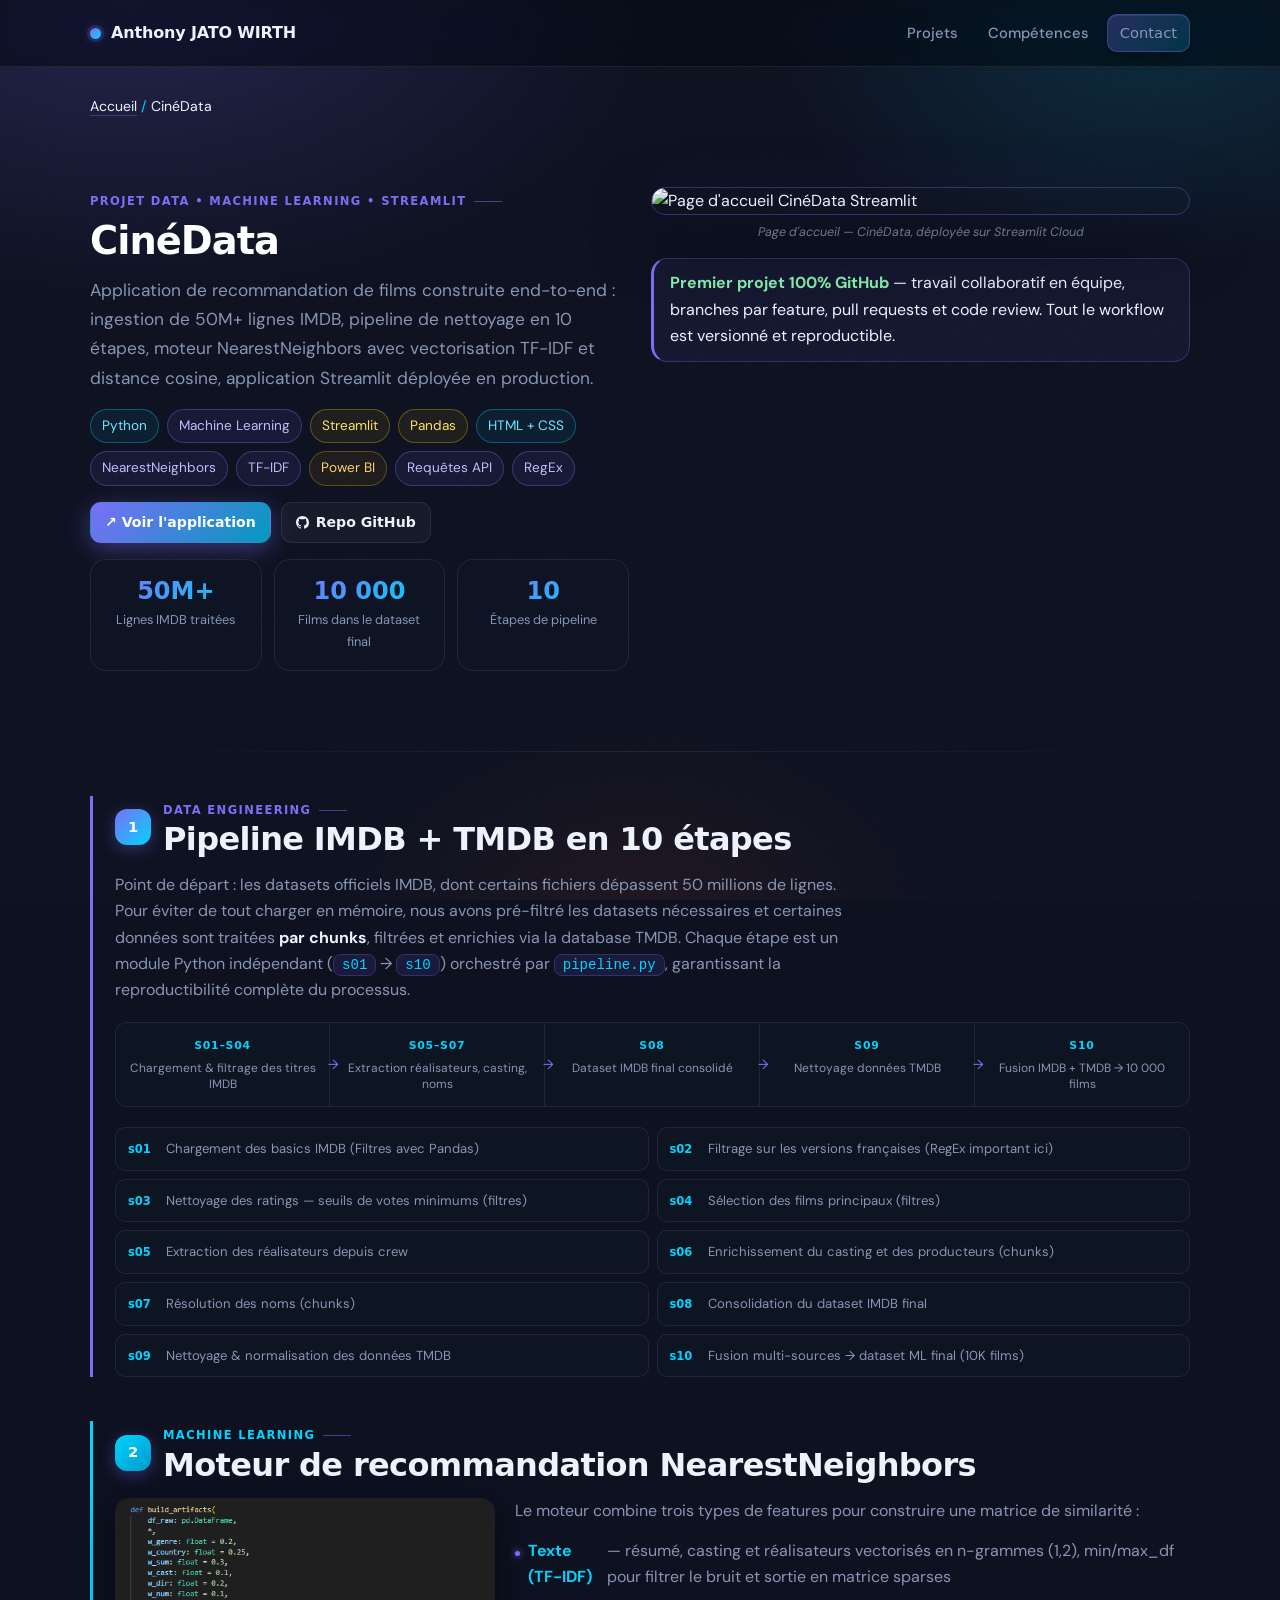
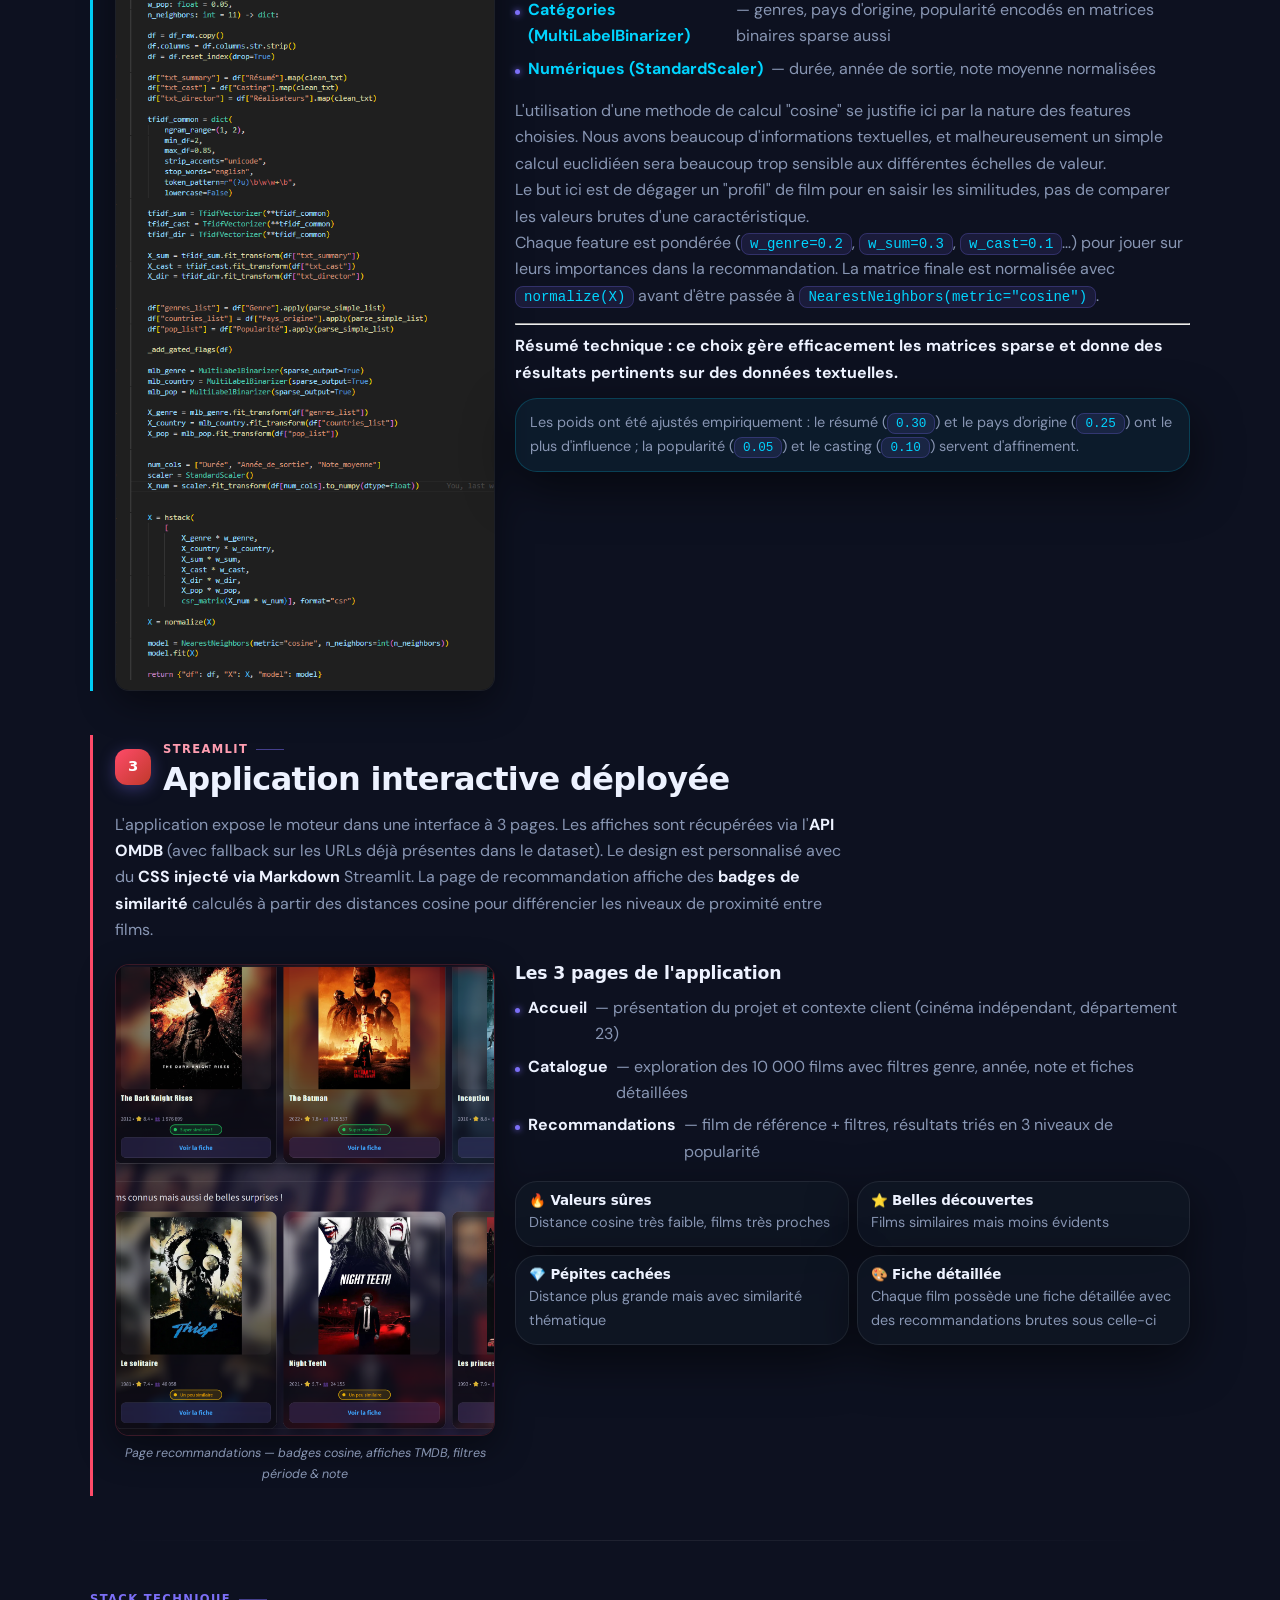
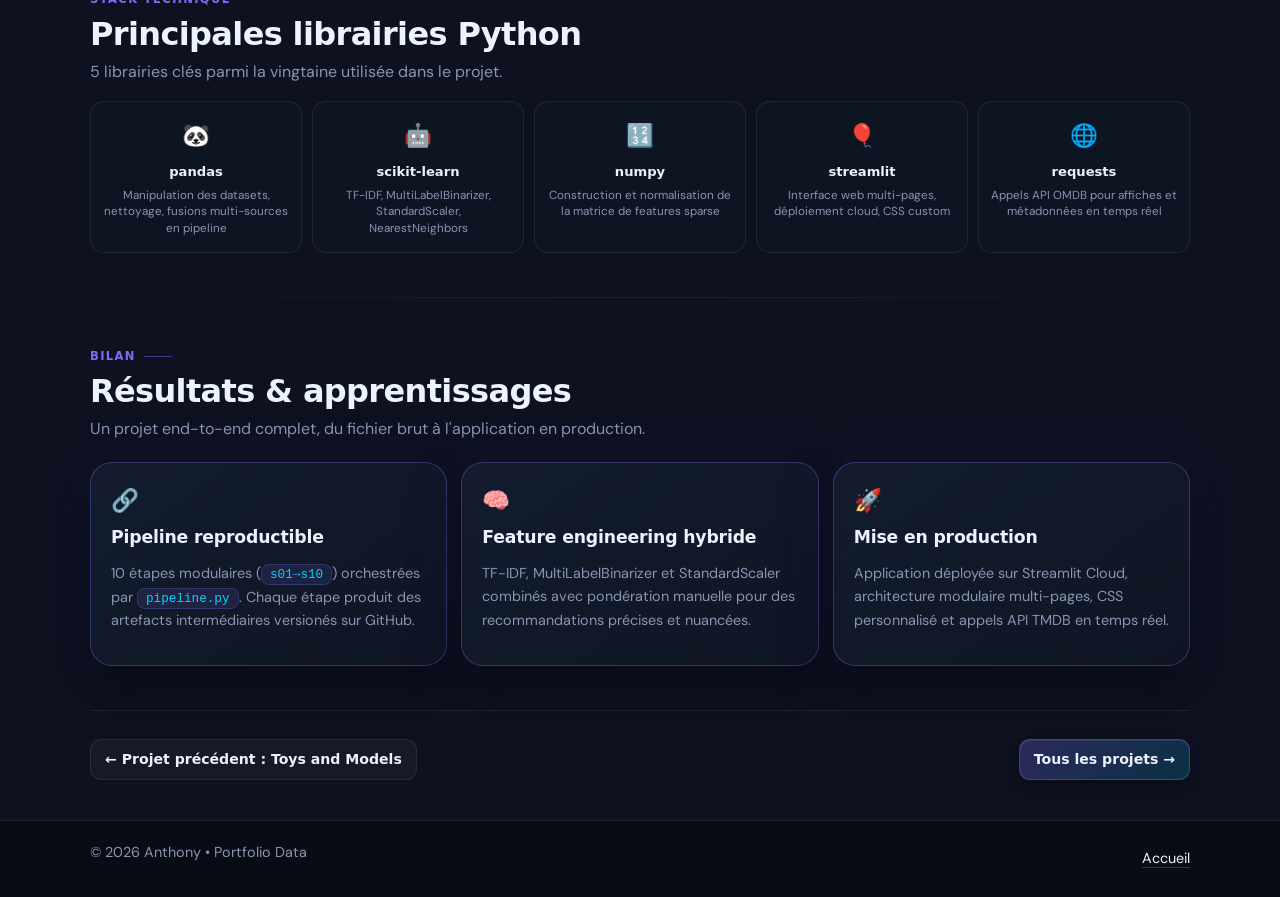
==== commit 6a486399: "update UI and mailto" ====
--- a/cinedata.html
+++ b/cinedata.html
@@ -136,11 +136,7 @@
     }
     .kpi-label { font-size: .8rem; color: var(--muted); }
 
-    .tag-python { border-color: rgba(255,212,0,.3);  color: #ffe066; background: rgba(255,212,0,.07); }
-    .tag-ml     { border-color: rgba(0,212,255,.35);  color: #6ee7ff; background: rgba(0,212,255,.07); }
-    .tag-stream { border-color: rgba(255,75,105,.3);  color: #ff9db0; background: rgba(255,75,105,.07); }
-    .tag-git    { border-color: rgba(34,197,94,.3);   color: #86efac; background: rgba(34,197,94,.07); }
-    .tag-imdb   { border-color: rgba(251,191,36,.3);  color: #fcd34d; background: rgba(251,191,36,.07); }
+    /* Tag inline coloré — définis dans styles.css */
 
     .section-sep { height:1px; background: linear-gradient(90deg, transparent, var(--border), transparent); margin: 44px 0; }
     .proj-nav {
@@ -187,16 +183,16 @@
             </p>
 
             <div class="tags" style="margin-bottom:16px;">
-              <span class="tag tag-python">Python</span>
+              <span class="tag tag-sql">Python</span>
               <span class="tag tag-ml">Machine Learning</span>
-              <span class="tag tag-stream">Streamlit</span>
-              <span class="tag tag-git">Pandas</span>
-              <span class="tag tag-imdb">HTML + CSS</span>
-              <span class="tag">NearestNeighbors</span>
-              <span class="tag">TF-IDF</span>
-              <span class="tag">Power BI</span>
-              <span class="tag">Requêtes API</span>
-              <span class="tag">RegEx</span>
+              <span class="tag tag-python">Streamlit</span>
+              <span class="tag tag-python">Pandas</span>
+              <span class="tag tag-sql">HTML + CSS</span>
+              <span class="tag tag-ml">NearestNeighbors</span>
+              <span class="tag tag-ml">TF-IDF</span>
+              <span class="tag tag-bi">Power BI</span>
+              <span class="tag tag-ml">Requêtes API</span>
+              <span class="tag tag-ml">RegEx</span>
             </div>
 
             <div style="display:flex;gap:10px;flex-wrap:wrap;margin-bottom:16px;">
--- a/styles.css
+++ b/styles.css
@@ -33,10 +33,11 @@
   margin:0;
   font-family: var(--font-body);
   background:
-    radial-gradient(ellipse 900px 500px at 10% -5%,  rgba(124,111,247,.20), transparent 60%),
-    radial-gradient(ellipse 700px 400px at 90% 8%,   rgba(0,212,255,.13),   transparent 55%),
+    radial-gradient(ellipse 900px 500px at 10% 0%,  rgba(124,111,247,.20), transparent 60%),
+    radial-gradient(ellipse 700px 400px at 90% 5%,   rgba(0,212,255,.13),   transparent 55%),
     radial-gradient(ellipse 500px 300px at 50% 100%, rgba(240,82,46,.08),    transparent 60%),
-    linear-gradient(180deg, var(--bg) 0%, var(--bg2) 100%);
+    var(--bg2);
+  background-attachment: fixed;
   color: var(--text);
   line-height: 1.65;
 }
@@ -184,7 +185,7 @@
 }
 
 /* ========== Hero ========== */
-.hero{ padding: 80px 0 24px; }
+.hero{ padding: 80px 0 20px; }
 .hero-grid{
   display: grid;
   grid-template-columns: 1.35fr .65fr;
@@ -192,13 +193,7 @@
   align-items: start;
 }
 
-.hero-grid > :last-child img {
-  width: 100%;
-  height: 200px;
-  object-fit: cover;
-  object-position: center top;
-  display: block;
-}
+/* hero-grid aside — handled inline on the card */
 
 .kicker{
   display: inline-flex;
@@ -254,6 +249,13 @@
   color: var(--text);
   background: rgba(124,111,247,.08);
 }
+
+/* ── Colored chips (hero) ── */
+.chip-sql    { border-color: rgba(0,212,255,.35);  color: #6ee7ff; background: rgba(0,212,255,.07); }
+.chip-python { border-color: rgba(255,212,0,.30);  color: #ffe066; background: rgba(255,212,0,.07); }
+.chip-bi     { border-color: rgba(255,180,0,.30);  color: #ffd06b; background: rgba(255,180,0,.07); }
+.chip-ml     { border-color: rgba(124,111,247,.35); color: #c4bbff; background: rgba(124,111,247,.09); }
+.chip-report { border-color: rgba(34,197,94,.30);  color: #86efac; background: rgba(34,197,94,.07); }
 
 .links-row{
   margin-top: 16px;
@@ -442,6 +444,17 @@
   color: #c4bbff;
 }
 
+/* ── Colored tags (tech / domaine) ── */
+.tag-sql    { border-color: rgba(0,212,255,.35);  color: #6ee7ff; background: rgba(0,212,255,.07); }
+.tag-bi     { border-color: rgba(255,180,0,.30);  color: #ffd06b; background: rgba(255,180,0,.07); }
+.tag-dax    { border-color: rgba(240,82,46,.30);  color: #ff8a6e; background: rgba(240,82,46,.07); }
+.tag-model  { border-color: rgba(124,111,247,.35); color: #c4bbff; background: rgba(124,111,247,.09); }
+.tag-python { border-color: rgba(255,212,0,.30);  color: #ffe066; background: rgba(255,212,0,.07); }
+.tag-ml     { border-color: rgba(124,111,247,.35); color: #c4bbff; background: rgba(124,111,247,.09); }
+.tag-stream { border-color: rgba(255,75,105,.30); color: #ff9db0; background: rgba(255,75,105,.07); }
+.tag-git    { border-color: rgba(34,197,94,.30);  color: #86efac; background: rgba(34,197,94,.07); }
+.tag-imdb   { border-color: rgba(251,191,36,.30); color: #fcd34d; background: rgba(251,191,36,.07); }
+
 /* Skills grid */
 .skills-grid{
   display: grid;
@@ -450,6 +463,38 @@
 }
 @media (max-width: 980px){
   .skills-grid{ grid-template-columns: 1fr; }
+}
+
+/* ========== Tag legend ========== */
+.tag-legend {
+  display: flex;
+  flex-wrap: wrap;
+  align-items: center;
+  gap: 5px 14px;
+  margin-top: 12px;
+  font-size: .75rem;
+  color: var(--muted);
+  opacity: .65;
+}
+.tag-legend-title {
+  font-weight: 600;
+  font-family: var(--font-display);
+  letter-spacing: .06em;
+  text-transform: uppercase;
+  font-size: .7rem;
+  margin-right: 2px;
+}
+.tag-legend-item {
+  display: flex;
+  align-items: center;
+  gap: 5px;
+}
+.tag-legend-dot {
+  width: 6px;
+  height: 6px;
+  border-radius: 999px;
+  flex-shrink: 0;
+  opacity: .85;
 }
 
 /* ========== Note / Callout ========== */
@@ -621,6 +666,14 @@
 .hero h1{
   animation: fade-up .65s cubic-bezier(.22,1,.36,1) both;
 }
+
+/* Titre principal décalé en escalier */
+.hero-title span {
+  display: block;
+}
+.hero-title span:nth-child(1) { margin-left: 0px; }
+.hero-title span:nth-child(2) { margin-left: 40px; }
+.hero-title span:nth-child(3) { margin-left: 80px; }
 .hero .kicker{
   animation: fade-up .5s cubic-bezier(.22,1,.36,1) both;
 }
@@ -651,3 +704,94 @@
 .hero + .section.alt {
   padding-top: 40px;
 }
+
+/* ========== Skill cards avec fond thématique ========== */
+.skill-card {
+  position: relative;
+  overflow: hidden;
+}
+.skill-bg {
+  position: absolute;
+  inset: 0;
+  pointer-events: none;
+}
+.skill-bg svg {
+  position: absolute;
+  width: 330px;
+  height: 248px;
+  filter: blur(4px);
+  opacity: 1;
+}
+
+/* Positionnements variés par carte */
+.skill-lang    .skill-bg svg { bottom: -40px; left: -20px; }
+.skill-analyse .skill-bg svg { top: -30px; right: -30px; }
+.skill-db      .skill-bg svg { top: 50%; left: 50%; transform: translate(-50%, -50%); }
+.skill-bi      .skill-bg svg { bottom: -50px; right: -20px; }
+.skill-ml      .skill-bg svg { top: -20px; left: 50%; transform: translateX(-50%); }
+.skill-eng     .skill-bg svg { bottom: -30px; left: 30px; }
+
+/* Couleur du SVG héritée via currentColor + dégradé de fond par thème */
+.skill-lang    { color: #ffe066; background: linear-gradient(135deg, rgba(255,212,0,.09) 0%, rgba(15,22,36,0) 65%); }
+.skill-analyse { color: #6ee7ff; background: linear-gradient(135deg, rgba(0,212,255,.09) 0%, rgba(15,22,36,0) 65%); }
+.skill-db      { color: #6ee7ff; background: linear-gradient(135deg, rgba(0,180,255,.09) 0%, rgba(15,22,36,0) 65%); }
+.skill-bi      { color: #ffd06b; background: linear-gradient(135deg, rgba(255,180,0,.10) 0%, rgba(15,22,36,0) 65%); }
+.skill-ml      { color: #c4bbff; background: linear-gradient(135deg, rgba(124,111,247,.11) 0%, rgba(15,22,36,0) 65%); }
+.skill-eng     { color: #86efac; background: linear-gradient(135deg, rgba(34,197,94,.09) 0%, rgba(15,22,36,0) 65%); }
+
+/* Contenu au-dessus du SVG */
+.skill-card .card-body {
+  position: relative;
+  z-index: 1;
+}
+
+/* Tags plus lisibles dans les skill cards */
+.skill-card .tag {
+  background: rgba(13, 18, 30, 0.75);
+  backdrop-filter: blur(4px);
+  -webkit-backdrop-filter: blur(4px);
+}
+.skill-card .tag-sql    { background: rgba(0,212,255,.18); }
+.skill-card .tag-bi     { background: rgba(255,180,0,.18); }
+.skill-card .tag-dax    { background: rgba(240,82,46,.18); }
+.skill-card .tag-model  { background: rgba(124,111,247,.18); }
+.skill-card .tag-python { background: rgba(255,212,0,.18); }
+.skill-card .tag-ml     { background: rgba(124,111,247,.18); }
+.skill-card .tag-stream { background: rgba(255,75,105,.18); }
+.skill-card .tag-git    { background: rgba(34,197,94,.18); }
+
+
+.about-bullets {
+  list-style: none;
+  padding: 0;
+  margin: 0;
+}
+.about-bullets li {
+  display: flex;
+  flex-direction: column;
+  gap: 4px;
+  margin-bottom: 18px;
+}
+.about-label {
+  display: flex;
+  align-items: center;
+  gap: 8px;
+  font-weight: 700;
+  color: var(--text);
+  font-family: var(--font-display);
+  font-size: .92rem;
+}
+.about-dot {
+  width: 5px;
+  height: 5px;
+  border-radius: 999px;
+  background: var(--accent);
+  box-shadow: 0 0 6px var(--accent);
+  flex-shrink: 0;
+}
+.about-text {
+  color: var(--muted);
+  font-size: .92rem;
+  line-height: 1.6;
+  padding-left: 13px;
+}
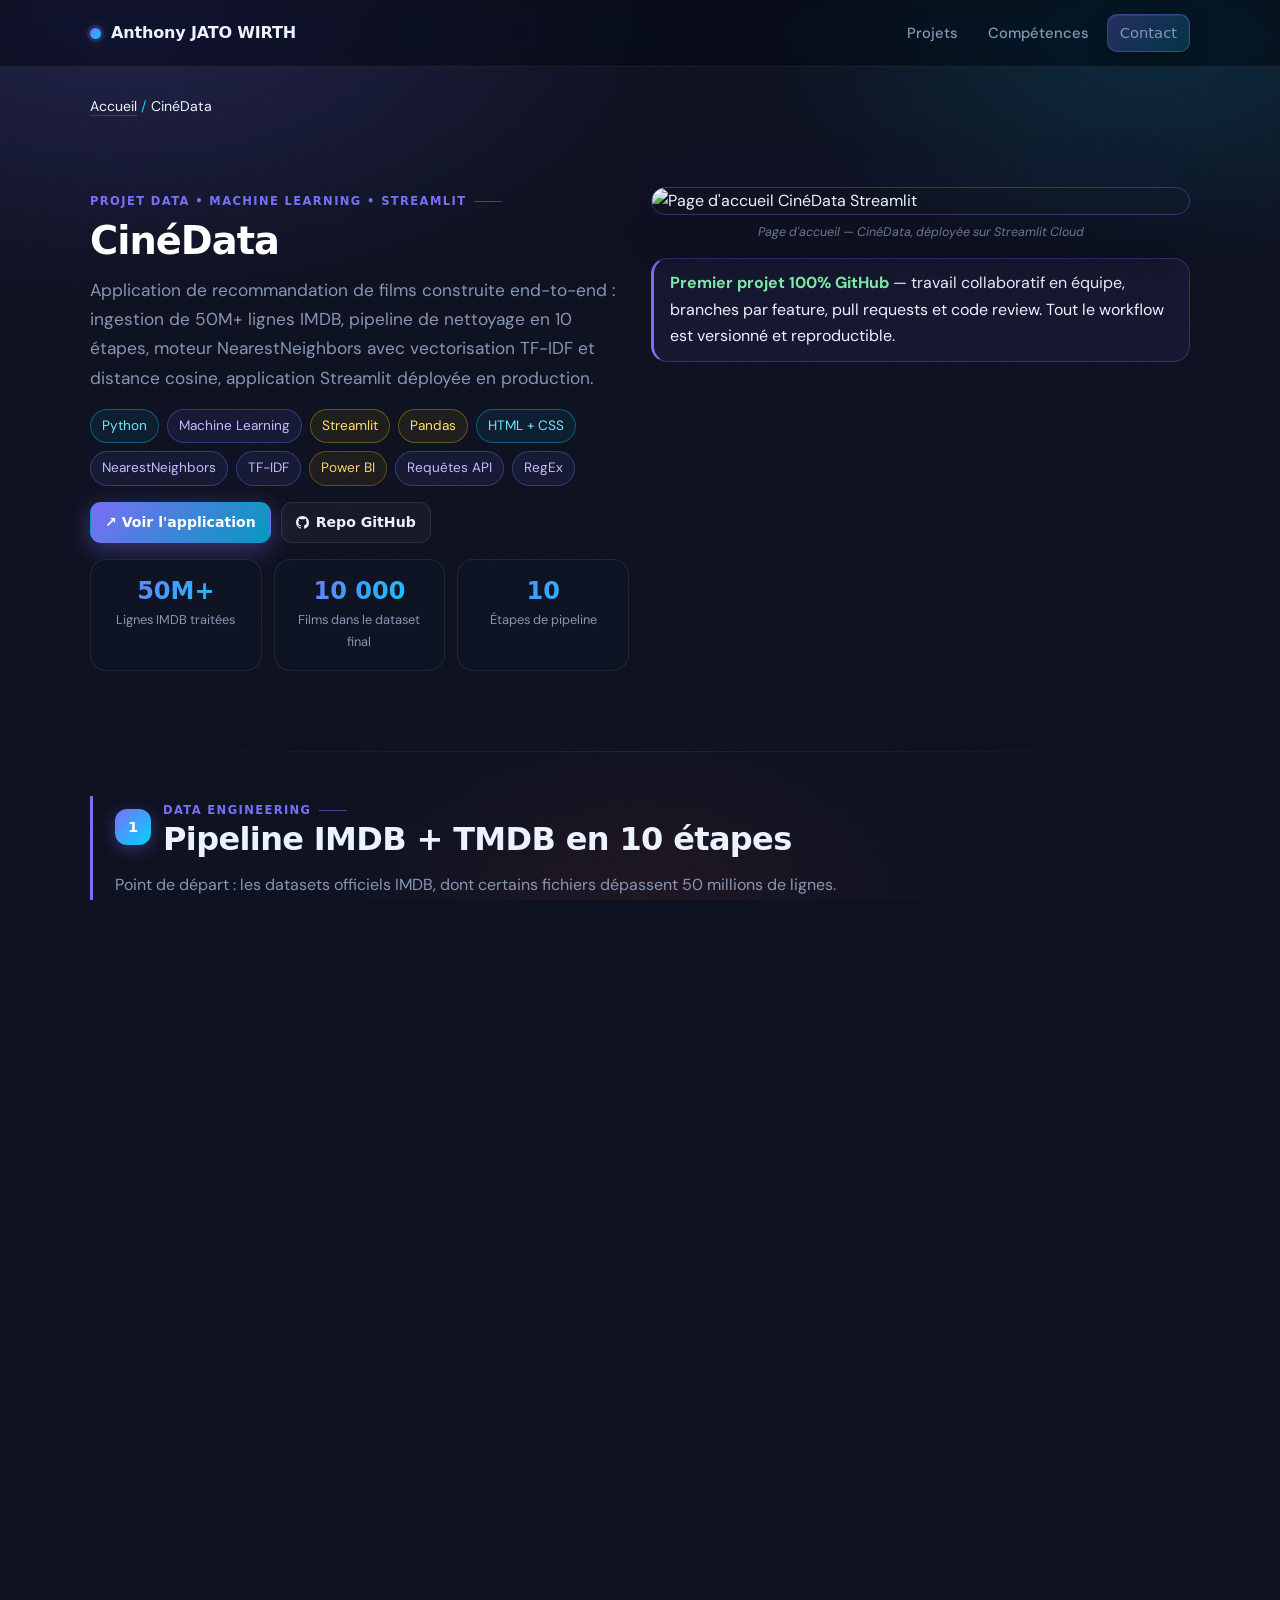
==== commit a36dee27: "add willitflop" ====
--- a/cinedata.html
+++ b/cinedata.html
@@ -462,7 +462,7 @@
 
       <div class="proj-nav">
         <a class="btn btn-ghost btn-sm" href="toys-and-models.html">← Projet précédent : Toys and Models</a>
-        <a class="btn btn-sm" href="index.html#projects">Tous les projets →</a>
+        <a class="btn btn-sm" href="willitflop.html">Projet suivant : WillItFlop →</a>
       </div>
 
     </div>
--- a/styles.css
+++ b/styles.css
@@ -28,9 +28,10 @@
 
 *{ box-sizing:border-box; }
 html, body{ height:100%; }
-
+html{ overflow-x: hidden; }
 body{
   margin:0;
+  overflow-x: hidden;
   font-family: var(--font-body);
   background:
     radial-gradient(ellipse 900px 500px at 10% 0%,  rgba(124,111,247,.20), transparent 60%),
@@ -99,6 +100,11 @@
   z-index: 1;
 }
 
+@media (max-width: 480px){
+  .container{ width: min(100% - 24px, var(--max)); }
+  .section{ padding: 48px 0; }
+}
+
 .section{ padding: 72px 0; }
 .section.alt{
   background:
@@ -180,8 +186,18 @@
 }
 
 @media (max-width: 720px){
-  .nav{ gap: 4px; flex-wrap:wrap; justify-content:flex-end; }
-  .nav a{ font-size:.88rem; }
+  .nav{ gap: 4px; flex-wrap: wrap; justify-content: flex-end; }
+  .nav a{ font-size: .88rem; padding: 6px 10px; }
+}
+
+@media (max-width: 540px){
+  .header-inner{ flex-wrap: wrap; justify-content: center; gap: 10px; padding: 12px 0; }
+  .brand{ font-size: .9rem; }
+  .nav{ width: 100%; justify-content: center; }
+}
+
+@media (max-width: 380px){
+  .nav a{ font-size: .8rem; padding: 5px 8px; }
 }
 
 /* ========== Hero ========== */
@@ -191,6 +207,18 @@
   grid-template-columns: 1.35fr .65fr;
   gap: 20px;
   align-items: start;
+}
+
+@media (max-width: 900px){
+  .hero{ padding: 48px 0 20px; }
+}
+
+@media (max-width: 540px){
+  .hero{ padding: 32px 0 16px; }
+  .hero .lead{ font-size: 1rem; }
+  .chips{ gap: 6px; }
+  .chip{ font-size: .8rem; padding: 5px 10px; }
+  .links-row{ gap: 12px; }
 }
 
 /* hero-grid aside — handled inline on the card */
@@ -390,8 +418,14 @@
 }
 @media (max-width: 900px){
   .hero-grid{ grid-template-columns: 1fr; }
+  .hero-grid .hero-card{ max-width: 320px; margin-inline: auto; }
+  .hero-card img{ height: 280px !important; }
   .grid-2{ grid-template-columns: 1fr; }
   .grid-3{ grid-template-columns: 1fr; }
+}
+
+@media (max-width: 480px){
+  .hero-card img{ height: 240px !important; }
 }
 
 /* ========== Tags & Lists ========== */
@@ -497,6 +531,10 @@
   opacity: .85;
 }
 
+@media (max-width: 540px){
+  .tag-legend{ gap: 6px 10px; font-size: .7rem; }
+}
+
 /* ========== Note / Callout ========== */
 .note{
   margin-top: 18px;
@@ -558,6 +596,12 @@
   overflow: hidden;
   position: relative;
 }
+.project-media img{
+  width: 100%;
+  height: 100%;
+  object-fit: cover;
+  display: block;
+}
 /* Hover shimmer sur project-media */
 .project-media::after{
   content:'';
@@ -671,9 +715,19 @@
 .hero-title span {
   display: block;
 }
-.hero-title span:nth-child(1) { margin-left: 0px; }
+.hero-title span:nth-child(1) { margin-left: 0; }
 .hero-title span:nth-child(2) { margin-left: 40px; }
 .hero-title span:nth-child(3) { margin-left: 80px; }
+
+@media (max-width: 640px){
+  .hero-title span:nth-child(2) { margin-left: 20px; }
+  .hero-title span:nth-child(3) { margin-left: 40px; }
+}
+
+@media (max-width: 420px){
+  .hero-title span:nth-child(2),
+  .hero-title span:nth-child(3) { margin-left: 0; }
+}
 .hero .kicker{
   animation: fade-up .5s cubic-bezier(.22,1,.36,1) both;
 }
